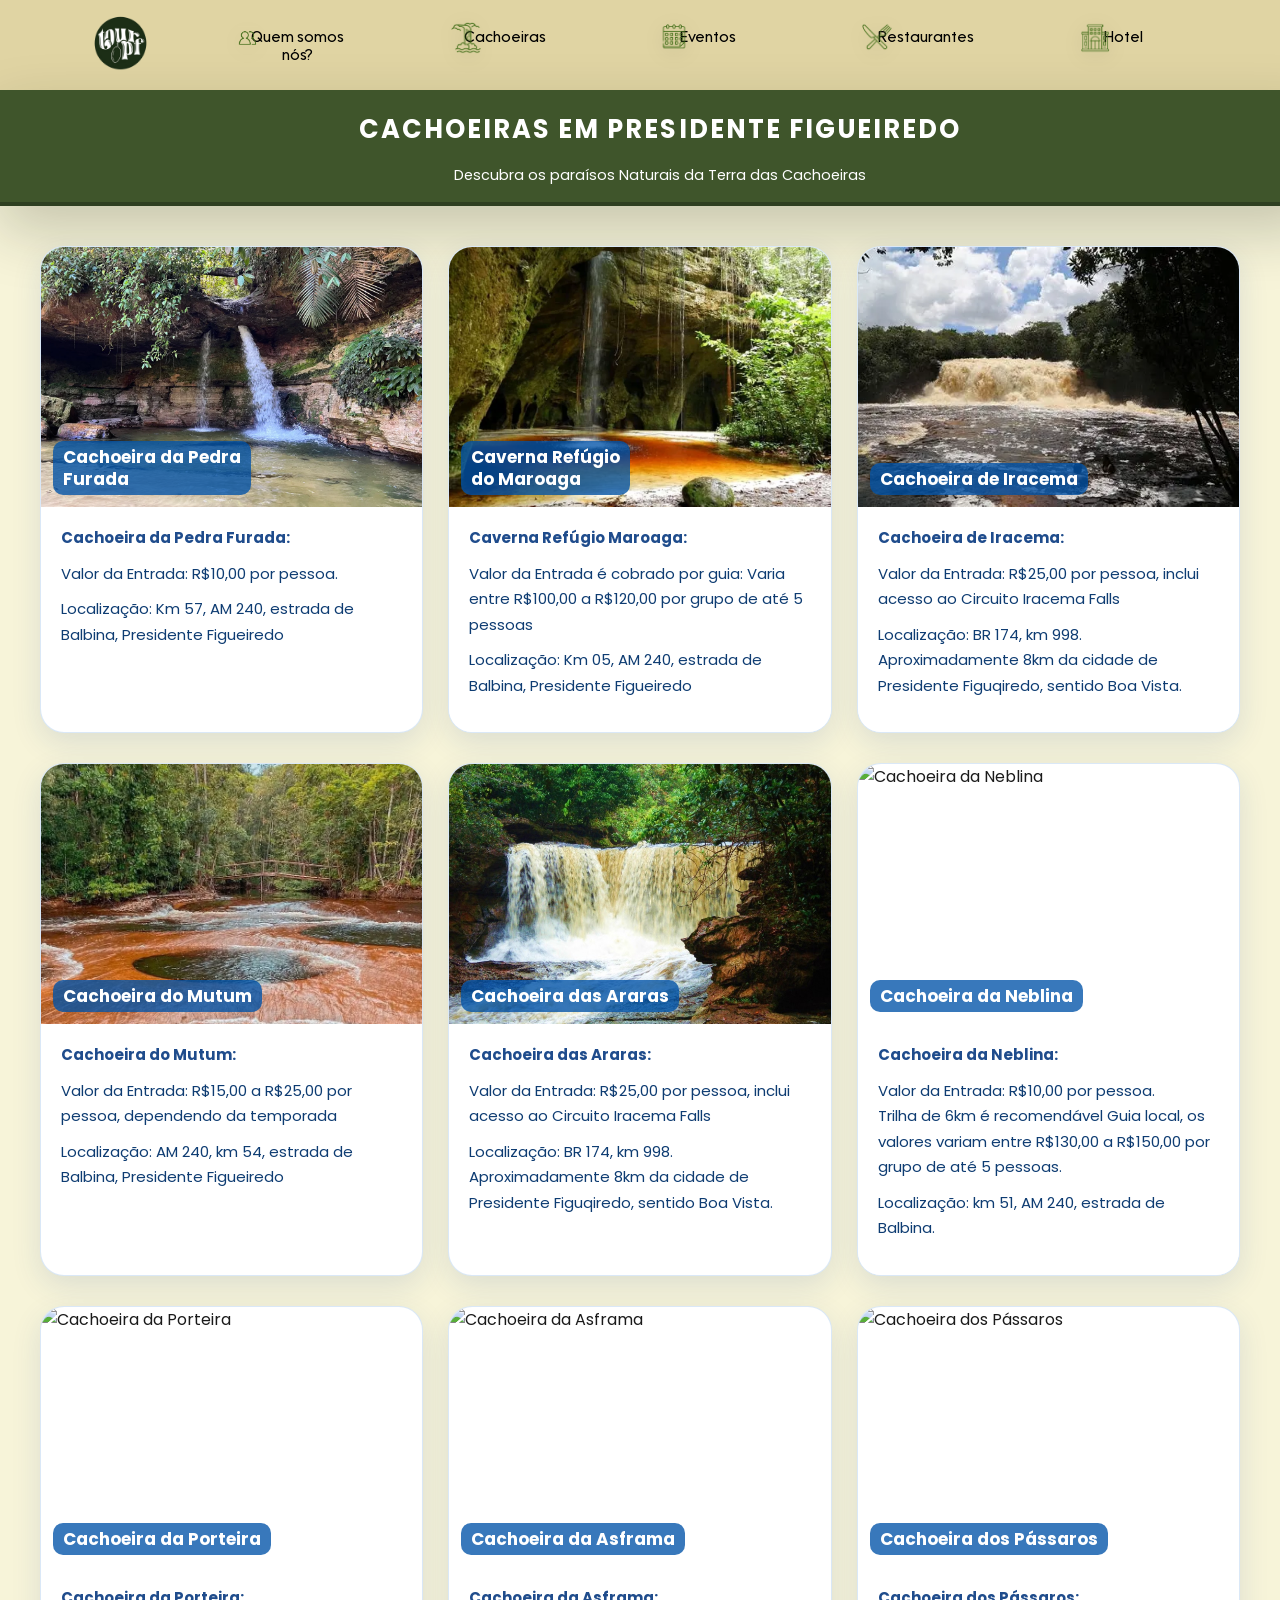
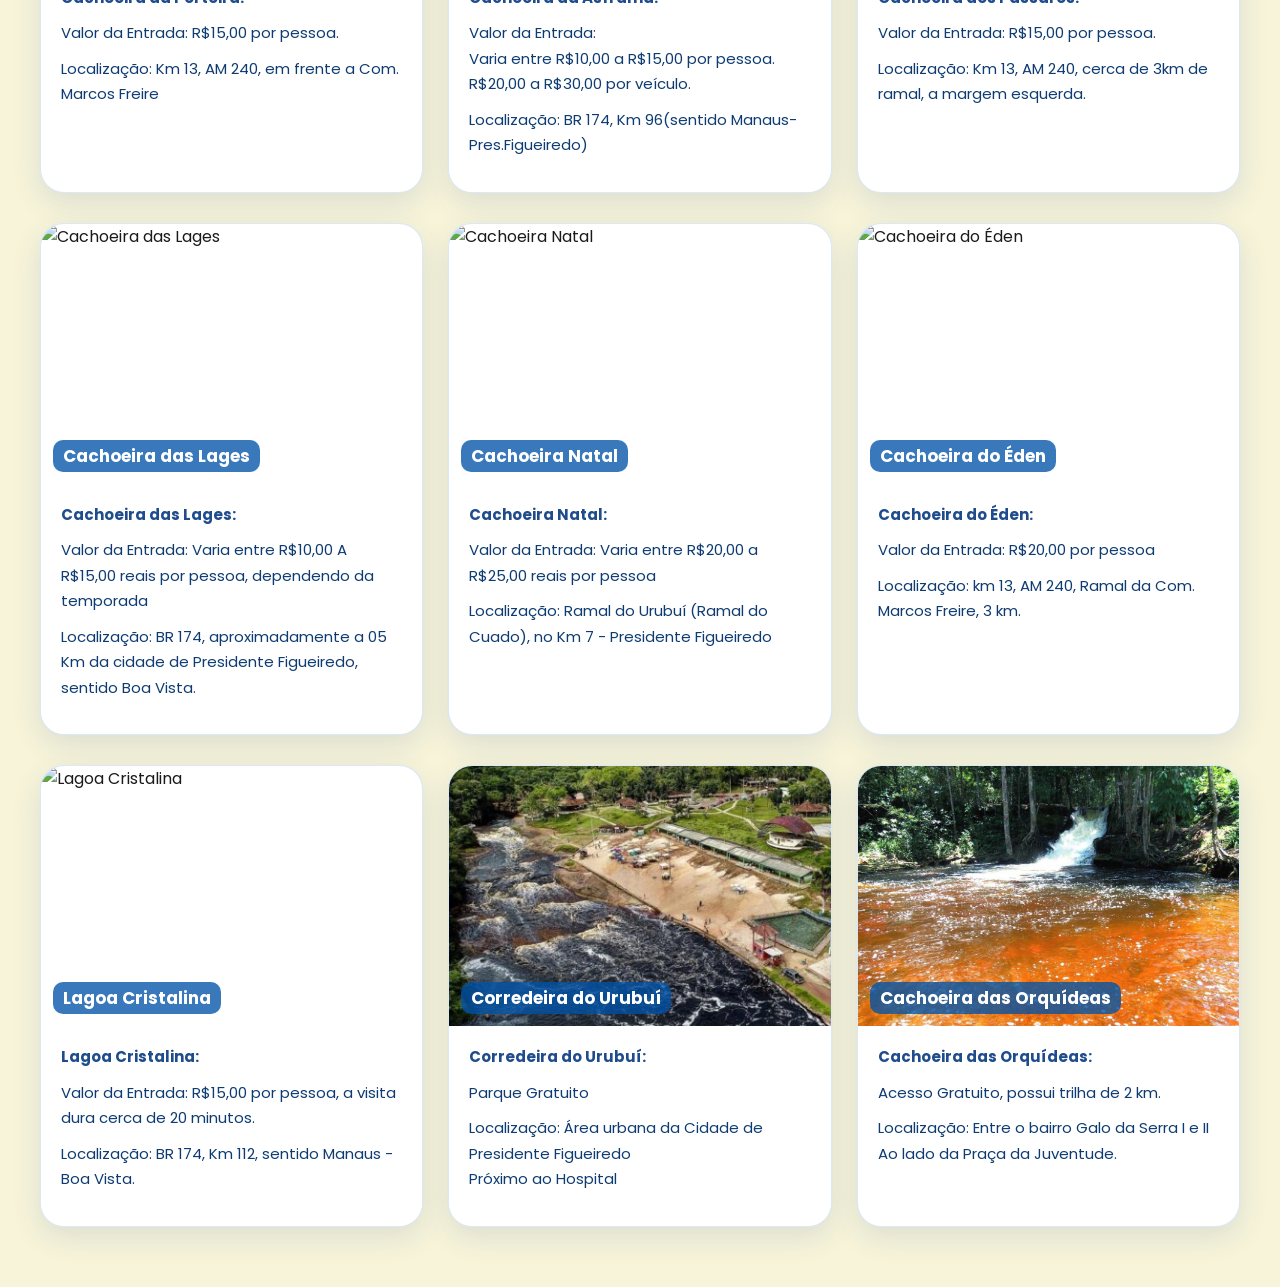
==== cachoeiras.html @ 4457d86c "atualizando links do header" ====
<!DOCTYPE html>
<html lang="pt-br">
<head>
    <meta charset="UTF-8">
    <meta name="viewport" content="width=device-width, initial-scale=1.0">
    <title>Cachoeiras de Presidente Figueiredo</title>
    <link rel="stylesheet" href="css/stylecacho.css">
    <link href="https://fonts.googleapis.com/css2?family=Poppins:wght@400;600;700&display=swap" rel="stylesheet">
</head>
<body>

    <header class="cabeçario">

        <ul>
            <a href="index.html">
            <img src="imgPrincipal/tourpf.png" alt="logo" width="60px">
            </a>
            <img class="nós-icon" src="imgPrincipal/nós.png" alt="hotel" width="20px">
            <li><a href="sobrenos.html">Quem somos nós?</a></li>
            
            <img class="cachoeira-icon" src="imgPrincipal/cachoeira.png" alt="hotel" width="30px">
            <li><a href="cachoeiras.html">Cachoeiras</a></li>

            <img class="eventos-icon" src="imgPrincipal/eventos.png" alt="hotel" width="30px">
            <li><a href="eventos.html">Eventos</a></li>

            <img class="comida-icon" src="imgPrincipal/comida.png" alt="hotel" width="30px">
            <li><a href="restaurante.html">Restaurantes</a></li>

            <img class="hotel-icon" src="imgPrincipal/hoteis.png" alt="hotel" width="30px">
            <li><a href="hotel.html">Hotel</a></li>
        </ul>
    </header>
    <div class="divisoria">
      <h1> Cachoeiras em Presidente Figueiredo</h1>
      <p>Descubra os paraísos Naturais da Terra das Cachoeiras</p>
    </div>
    <main>
        <section class="grid-cachoeiras">
            <!-- Linha 1 -->
            <article class="card-cachoeira">
                <div class="card-img">
                    <img src="imgcachoeiras/pedra.webp" alt="Cachoeira da Pedra Furada">
                    <span class="card-titulo">Cachoeira da Pedra<br>Furada</span>
                </div>
                <div class="card-info">
                    <p><strong>Cachoeira da Pedra Furada:</strong></p>
                    <p>Valor da Entrada: R$10,00 por pessoa.</p>
                    <p>Localização: Km 57, AM 240, estrada de Balbina, Presidente Figueiredo</p>
                </div>
            </article>

            <article class="card-cachoeira">
                <div class="card-img">
                    <img src="imgcachoeiras/maroaga.webp" alt="Caverna Refúgio do Maroaga">
                    <span class="card-titulo">Caverna Refúgio<br>do Maroaga</span>
                </div>
                <div class="card-info">
                    <p><strong>Caverna Refúgio Maroaga:</strong></p>
                    <p>Valor da Entrada é cobrado por guia: Varia entre R$100,00 a R$120,00 por grupo de até 5 pessoas</p>
                    <p>Localização: Km 05, AM 240, estrada de Balbina, Presidente Figueiredo </p>
                </div>
            </article>

            <article class="card-cachoeira">
                <div class="card-img">
                    <img src="imgcachoeiras/iracema.webp" alt="Cachoeira de Iracema">
                    <span class="card-titulo">Cachoeira de Iracema</span>
                </div>
                <div class="card-info">
                    <p><strong>Cachoeira de Iracema:</strong></p>
                    <p>Valor da Entrada: R$25,00 por pessoa, inclui acesso ao Circuito Iracema Falls</p>
                    <p>Localização: BR 174, km 998. Aproximadamente 8km da cidade de Presidente Figuqiredo, sentido Boa Vista.</p>
                </div>
            </article>

            <!-- Linha 2 -->
            <article class="card-cachoeira">
                <div class="card-img">
                    <img src="imgcachoeiras/mutum.avif" alt="Cachoeira do Mutum">
                    <span class="card-titulo">Cachoeira do Mutum</span>
                </div>
                <div class="card-info">
                    <p><strong>Cachoeira do Mutum:</strong></p>
                    <p>Valor da Entrada: R$15,00 a R$25,00 por pessoa, dependendo da temporada</p>
                    <p>Localização: AM 240, km 54, estrada de Balbina, Presidente Figueiredo</p>
                </div>
            </article>

            <article class="card-cachoeira">
                <div class="card-img">
                    <img src="imgcachoeiras/araras.jpg" alt="Cachoeira das Araras">
                    <span class="card-titulo"> Cachoeira das Araras</span>
                </div>
                <div class="card-info">
                    <p><strong>Cachoeira das Araras:</strong></p>
                    <p>Valor da Entrada: R$25,00 por pessoa, inclui acesso ao Circuito Iracema Falls</p>
                    <p>Localização: BR 174, km 998. Aproximadamente 8km da cidade de Presidente Figuqiredo, sentido Boa Vista.</p>
                </div>
            </article>

            <article class="card-cachoeira">
                <div class="card-img">
                    <img src="cachoeira6.jpg" alt="Cachoeira da Neblina">
                    <span class="card-titulo">Cachoeira da Neblina</span>
                </div>
                <div class="card-info">
                    <p><strong>Cachoeira da Neblina:</strong></p>
                    <p>Valor da Entrada: R$10,00 por pessoa. <br> Trilha de 6km é recomendável Guia local, os valores variam entre R$130,00 a  R$150,00 por grupo de até 5 pessoas.</p>
                    <p>Localização: km 51, AM 240, estrada de Balbina.</p>
                </div>
            </article>

            <!-- Linha 3 -->
            <article class="card-cachoeira">
                <div class="card-img">
                    <img src="cachoeira7.jpg" alt="Cachoeira da Porteira">
                    <span class="card-titulo">Cachoeira da Porteira</span>
                </div>
                <div class="card-info">
                    <p><strong>Cachoeira da Porteira:</strong></p>
                    <p>Valor da Entrada: R$15,00 por pessoa.</p>
                    <p>Localização: Km 13, AM 240, em frente a Com. Marcos Freire</p>
                </div>
            </article>

            <article class="card-cachoeira">
                <div class="card-img">
                    <img src="cachoeira8.jpg" alt="Cachoeira da Asframa">
                    <span class="card-titulo">Cachoeira da Asframa</span>
                </div>
                <div class="card-info">
                    <p><strong>Cachoeira da Asframa:</strong></p>
                    <p>Valor da Entrada: <br>Varia entre R$10,00 a R$15,00 por pessoa.<br>R$20,00 a R$30,00 por veículo.</p>
                    <p>Localização: BR 174, Km 96(sentido Manaus-Pres.Figueiredo)</p>
                </div>
            </article>

            <article class="card-cachoeira">
                <div class="card-img">
                    <img src="cachoeira9.jpg" alt="Cachoeira dos Pássaros">
                    <span class="card-titulo">Cachoeira dos Pássaros</span>
                </div>
                <div class="card-info">
                    <p><strong>Cachoeira dos Pássaros:</strong></p>
                    <p>Valor da Entrada: R$15,00 por pessoa.</p>
                    <p>Localização: Km 13, AM 240, cerca de 3km de ramal, a margem esquerda.</p>
                </div>
            </article>

            <!-- Linha 4 -->
            <article class="card-cachoeira">
                <div class="card-img">
                    <img src="cachoeira10.jpg" alt="Cachoeira das Lages">
                    <span class="card-titulo">Cachoeira das Lages</span>
                </div>
                <div class="card-info">
                    <p><strong>Cachoeira das Lages:</strong></p>
                    <p>Valor da Entrada: Varia entre R$10,00 A R$15,00 reais por pessoa, dependendo da temporada</p>
                    <p>Localização: BR 174, aproximadamente a 05 Km da cidade de Presidente Figueiredo, sentido Boa Vista.</p>
                </div>
            </article>

            <article class="card-cachoeira">
                <div class="card-img">
                    <img src="cachoeira11.jpg" alt="Cachoeira Natal">
                    <span class="card-titulo">Cachoeira Natal</span>
                </div>
                <div class="card-info">
                    <p><strong>Cachoeira Natal:</strong></p>
                    <p>Valor da Entrada: Varia entre R$20,00 a R$25,00 reais por pessoa</p>
                    <p>Localização: Ramal do Urubuí (Ramal do Cuado), no Km 7 - Presidente Figueiredo</p>
                </div>
            </article>

            <article class="card-cachoeira">
                <div class="card-img">
                    <img src="cachoeira12.jpg" alt="Cachoeira do Éden">
                    <span class="card-titulo">Cachoeira do Éden</span>
                </div>
                <div class="card-info">
                    <p><strong>Cachoeira do Éden:</strong></p>
                    <p>Valor da Entrada: R$20,00 por pessoa</p>
                    <p>Localização: km 13, AM 240, Ramal da Com. Marcos Freire, 3 km.</p>
                </div>
            </article>

            <!-- Linha 5 -->
            <article class="card-cachoeira">
                <div class="card-img">
                    <img src="cachoeira13.jpg" alt="Lagoa Cristalina">
                    <span class="card-titulo">Lagoa Cristalina</span>
                </div>
                <div class="card-info">
                    <p><strong>Lagoa Cristalina:</strong></p>
                    <p>Valor da Entrada: R$15,00 por pessoa, a visita dura cerca de 20 minutos.</p>
                    <p>Localização: BR 174, Km 112, sentido Manaus - Boa Vista.</p>
                </div>
            </article>

            <article class="card-cachoeira">
                <div class="card-img">
                    <img src="imgcachoeiras/corredeira.jpg" alt="Corredeira do Urubuí">
                    <span class="card-titulo">Corredeira do Urubuí</span>
                </div>
                <div class="card-info">
                    <p><strong>Corredeira do Urubuí:</strong></p>
                    <p>Parque Gratuito</p>
                    <p>Localização: Área urbana da Cidade de Presidente Figueiredo <br>Próximo ao Hospital</p>
                </div>
            </article>

            <article class="card-cachoeira">
                <div class="card-img">
                    <img src="imgcachoeiras/orquideas.jpeg" alt="Cachoeira das Orquídeas">
                    <span class="card-titulo">Cachoeira das Orquídeas</span>
                </div>
                <div class="card-info">
                    <p><strong>Cachoeira das Orquídeas:</strong></p>
                    <p>Acesso Gratuito, possui trilha de 2 km.</p>
                    <p>Localização: Entre o bairro Galo da Serra I e II <br>Ao lado da Praça da Juventude.</p>
                </div>
            </article>
        </section>

        <div id="cachoeira-modal" class="modal" aria-hidden="true">
            <div class="modal-content" role="dialog" aria-modal="true">
                <button class="close" type="button" aria-label="Fechar modal">×</button>
                <div class="modal-body">
                    <h2 id="modal-title"></h2>
                    <p id="modal-description"></p>
                    <div id="modal-features"></div>
                    <div class="modal-gallery" id="modal-gallery"></div>
                </div>
            </div>
        </div>

        <script>
            const cachoeiras = {
                "Cachoeira da Pedra Furada": {
                    title: "Cachoeira da Pedra Furada",
                    description: "A Pedra Furada é famosa por sua queda cristalina e pela formação rochosa que forma um arco natural.",
                    features: [
                        "Trilha leve de 1,8 km em meio à floresta.",
                        "Piscina natural rasa ideal para famílias.",
                        "Melhor horário para visitar: início da manhã ou fim de tarde."
                    ],
                    images: [
                        "imgcachoeiras/pedra.webp",
                        "imgcachoeiras/orquideas.jpeg"
                    ]
                },
                "Caverna Refúgio do Maroaga": {
                    title: "Caverna Refúgio do Maroaga",
                    description: "O Maroaga combina cachoeira, gruta e poço cristalino em uma experiência de ecoturismo única.",
                    features: [
                        "A água é limpa e refrescante, própria para banho.",
                        "Passeio guiado recomendado para conhecer a caverna e as quedas.",
                        "O local é famoso por suas pedras coloridas e jardins naturais."
                    ],
                    images: [
                        "imgcachoeiras/maroaga.webp",
                        "imgcachoeiras/corredeira.jpg"
                    ]
                },
                "Cachoeira de Iracema": {
                    title: "Cachoeira de Iracema",
                    description: "Iracema possui várias cascatas seguidas, criando um conjunto impressionante de quedas d'água.",
                    features: [
                        "Circuito de cachoeiras com nível de trilha moderado.",
                        "Ótima para quem gosta de fotografia de natureza.",
                        "Há pontos de descanso com vista privilegiada das águas."
                    ],
                    images: [
                        "imgcachoeiras/iracema.webp",
                        "imgcachoeiras/araras.jpg"
                    ]
                },
                "Cachoeira do Mutum": {
                    title: "Cachoeira do Mutum",
                    description: "O Mutum é conhecido pela queda imponente e pelo poço tranquilo para banho.",
                    features: [
                        "Água fria e corrente forte no ponto principal.",
                        "Possibilidade de trilha com guia local.",
                        "Local indicado para quem busca contato com a fauna local." 
                    ],
                    images: [
                        "imgcachoeiras/mutum.avif",
                        "imgcachoeiras/pedra.webp"
                    ]
                },
                "Cachoeira das Araras": {
                    title: "Cachoeira das Araras",
                    description: "A antiga trilha das araras leva a uma queda cercada por aves e mata preservada.",
                    features: [
                        "Vista panorâmica de paredões verdes.",
                        "Ótimo ponto para observação de aves.",
                        "Entrada com simpatia e suporte de guias locais."
                    ],
                    images: [
                        "imgcachoeiras/araras.jpg",
                        "imgcachoeiras/orquideas.jpeg"
                    ]
                },
                "Cachoeira da Neblina": {
                    title: "Cachoeira da Neblina",
                    description: "A Neblina encanta pelo ambiente úmido e pela sensação de estar dentro da floresta amazônica.",
                    features: [
                        "Trilha imersa em vegetação densa.",
                        "Banhos refrescantes em águas límpidas.",
                        "Local de grande beleza para quem busca sossego."
                    ],
                    images: [
                        "imgcachoeiras/orquideas.jpeg",
                        "imgcachoeiras/corredeira.jpg"
                    ]
                },
                "Cachoeira da Porteira": {
                    title: "Cachoeira da Porteira",
                    description: "A Porteira é um ponto de encontro entre trilha e cachoeira, perfeito para aventureiros.",
                    features: [
                        "Fácil acesso por estrada de terra.",
                        "O local tem poço ideal para mergulhos curtos.",
                        "Ponto tradicional para fotos e piqueniques."
                    ],
                    images: [
                        "imgcachoeiras/pedra.webp",
                        "imgcachoeiras/maroaga.webp"
                    ]
                },
                "Cachoeira da Asframa": {
                    title: "Cachoeira da Asframa",
                    description: "A Asframa é visitada por famílias e grupos que buscam um dia de lazer com infraestrutura básica.",
                    features: [
                        "Acesso com estacionamento próximo.",
                        "Boas áreas de sombra para descanso.",
                        "Água transparente e fácil caminhada até a queda."
                    ],
                    images: [
                        "imgcachoeiras/corredeira.jpg",
                        "imgcachoeiras/iracema.webp"
                    ]
                },
                "Cachoeira dos Pássaros": {
                    title: "Cachoeira dos Pássaros",
                    description: "O nome vem das aves que acompanham a trilha até a queda principal.",
                    features: [
                        "Trilha curta e com grandes árvores.",
                        "Melhor horário: início da manhã para ouvir os pássaros.",
                        "Ótimo local para relaxar após a caminhada."
                    ],
                    images: [
                        "imgcachoeiras/araras.jpg",
                        "imgcachoeiras/mutum.avif"
                    ]
                },
                "Cachoeira das Lages": {
                    title: "Cachoeira das Lages",
                    description: "A Lages é ideal para quem gosta de grandes quedas com cenário verde abundante.",
                    features: [
                        "Água cristalina que forma piscinas naturais.",
                        "Paisagem cercada por rochas e matas.",
                        "Percurso de fácil acesso a partir da estrada principal."
                    ],
                    images: [
                        "imgcachoeiras/orquideas.jpeg",
                        "imgcachoeiras/pedra.webp"
                    ]
                },
                "Cachoeira Natal": {
                    title: "Cachoeira Natal",
                    description: "A Natal oferece águas tranquilas e pontos de contemplação para toda a família.",
                    features: [
                        "Cachoeira com poço amplo para banho.",
                        "Localização em um ramal preservado.",
                        "Cenário ideal para fotos em grupos."
                    ],
                    images: [
                        "imgcachoeiras/corredeira.jpg",
                        "imgcachoeiras/orquideas.jpeg"
                    ]
                },
                "Cachoeira do Éden": {
                    title: "Cachoeira do Éden",
                    description: "O Éden é um refúgio natural com queda de água serena e vasta vegetação ao redor.",
                    features: [
                        "Trilha curta que atravessa jardins naturais.",
                        "Poço calmo para banho e descanso.",
                        "As margens têm espaços para fotos e piqueniques."
                    ],
                    images: [
                        "imgcachoeiras/iracema.webp",
                        "imgcachoeiras/marum.webp"
                    ]
                },
                "Lagoa Cristalina": {
                    title: "Lagoa Cristalina",
                    description: "A Lagoa Cristalina é um recanto sereno com águas claras e areia fina.",
                    features: [
                        "Ideal para natação e descanso.",
                        "Pontos de sombra ao redor da lagoa.",
                        "Trilha de acesso leve e agradável."
                    ],
                    images: [
                        "imgcachoeiras/orquideas.jpeg",
                        "imgcachoeiras/pedra.webp"
                    ]
                },
                "Corredeira do Urubuí": {
                    title: "Corredeira do Urubuí",
                    description: "A corredeira tem águas rápidas e piscinas naturais com muita energia amazônica.",
                    features: [
                        "Ótima para quem gosta de correnteza moderada.",
                        "Ambiente cercado por pedras e mata.",
                        "Acesso fácil pela área urbana local."
                    ],
                    images: [
                        "imgcachoeiras/corredeira.jpg",
                        "imgcachoeiras/mutum.avif"
                    ]
                },
                "Cachoeira das Orquídeas": {
                    title: "Cachoeira das Orquídeas",
                    description: "A cachoeira das Orquídeas é famosa pelas flores silvestres e pelo vale encantador.",
                    features: [
                        "Trilha com muitas orquídeas e árvores centenárias.",
                        "Local ideal para quem busca contato com a flora local.",
                        "Ótima opção para um passeio tranquilo."
                    ],
                    images: [
                        "imgcachoeiras/orquideas.jpeg",
                        "imgcachoeiras/araras.jpg"
                    ]
                }
            };

            const modal = document.getElementById('cachoeira-modal');
            const modalTitle = document.getElementById('modal-title');
            const modalDescription = document.getElementById('modal-description');
            const modalFeatures = document.getElementById('modal-features');
            const modalGallery = document.getElementById('modal-gallery');
            const closeModalButton = modal.querySelector('.close');

            function showModal(key) {
                const item = cachoeiras[key];
                if (!item) return;
                modalTitle.textContent = item.title;
                modalDescription.textContent = item.description;
                modalFeatures.innerHTML = item.features.map(feature => `<p>• ${feature}</p>`).join('');
                modalGallery.innerHTML = item.images.map(src => `<img src="${src}" alt="Imagem de ${item.title}">`).join('');
                modal.classList.add('active');
                modal.setAttribute('aria-hidden', 'false');
            }

            function hideModal() {
                modal.classList.remove('active');
                modal.setAttribute('aria-hidden', 'true');
            }

            document.querySelectorAll('.card-cachoeira').forEach(card => {
                card.addEventListener('click', () => {
                    const titleElement = card.querySelector('.card-titulo');
                    if (!titleElement) return;
                    const key = titleElement.innerText.replace(/\s+/g, ' ').trim();
                    showModal(key);
                });
            });

            closeModalButton.addEventListener('click', hideModal);
            modal.addEventListener('click', event => {
                if (event.target === modal) hideModal();
            });
            document.addEventListener('keydown', event => {
                if (event.key === 'Escape' && modal.classList.contains('active')) {
                    hideModal();
                }
            });
        </script>
    </main>
    </body>
</html>
---- css/stylecacho.css ----
@font-face {
    font-family:'Utendo';
    src: url('../font/Utendo-Regular.ttf') format('truetype');
}

@font-face {
    font-family:'UtendoBold';
    src: url('../font/Utendo-Bold.ttf') format('truetype');
}

html, body {
    margin: 0;
    padding: 0;
    background-color: transparent;
    overflow-x: hidden;
    box-sizing: border-box;
}

body {
    font-family: 'Poppins', sans-serif;
    color: #1A1A1A;
}

.logo {
    display: flex;
    justify-content: center;
    align-items: center;
}

.logo img {
    filter: drop-shadow(0 4px 10px rgba(0,0,0,0.15));
}

/* Grid de Cachoeiras - 3 colunas x 5 linhas */
.grid-cachoeiras {
    display: grid;
    grid-template-columns: repeat(3, 1fr);
    gap: 30px 25px;
    max-width: 1200px;
    margin: 20px auto 40px;
    padding: 20px;
}

.card-cachoeira {
    display: flex;
    flex-direction: column;
    gap: 0;
    background: #ffffff;
    border-radius: 24px;
    overflow: hidden;
    box-shadow: 0 10px 30px rgba(23, 63, 146, 0.12);
    border: 1px solid rgba(27, 112, 204, 0.16);
    transition: transform 0.25s ease, box-shadow 0.25s ease;
    cursor: pointer;
}

.card-cachoeira:hover {
    transform: translateY(-4px);
    box-shadow: 0 14px 40px rgba(23, 63, 146, 0.18);
}

.modal {
    display: none;
    position: fixed;
    inset: 0;
    background: rgba(0, 0, 0, 0.7);
    z-index: 999;
    align-items: center;
    justify-content: center;
    padding: 24px;
}

.modal.active {
    display: flex;
}

.modal-content {
    width: min(900px, 100%);
    max-height: min(90vh, 800px);
    overflow-y: auto;
    background: #ffffff;
    border-radius: 24px;
    padding: 28px;
    position: relative;
    box-shadow: 0 20px 60px rgba(0, 0, 0, 0.25);
}

.modal-body h2 {
    margin-top: 0;
    font-size: 2rem;
    color: #0d3b72;
}

.modal-body p {
    margin: 16px 0;
    color: #22406d;
    line-height: 1.75;
}

.modal-body p:last-child {
    margin-bottom: 0;
}

#modal-features p {
    margin: 8px 0;
    color: #0e3c72;
}

.modal-gallery {
    display: grid;
    grid-template-columns: repeat(2, minmax(0, 1fr));
    gap: 14px;
    margin-top: 18px;
}

.modal-gallery img {
    width: 100%;
    height: 220px;
    object-fit: cover;
    border-radius: 18px;
    display: block;
}

.modal .close {
    position: absolute;
    top: 16px;
    right: 18px;
    background: transparent;
    border: none;
    font-size: 2rem;
    line-height: 1;
    color: #33415c;
    cursor: pointer;
}

@media (max-width: 720px) {
    .modal-gallery {
        grid-template-columns: 1fr;
    }
}

.card-img {
    position: relative;
    width: 100%;
    height: 260px;
    overflow: hidden;
}

.card-img img {
    width: 100%;
    height: 100%;
    object-fit: cover;
    display: block;
}

.card-titulo {
    position: absolute;
    bottom: 12px;
    left: 12px;
    color: #ffffff;
    font-weight: 700;
    font-size: 17px;
    line-height: 1.3;
    display: inline-block;
    padding: 5px 10px;
    background: rgba(0, 82, 168, 0.78);
    border-radius: 10px;
    max-width: calc(100% - 34px);
    text-shadow: none;
}

.card-info {
    padding: 18px 20px 24px;
    font-size: 15px;
    line-height: 1.7;
    color: #0e3c72;
    background: #ffffff;
}

.card-info p {
    margin: 0 0 10px;
}

.card-info strong {
    display: block;
    margin-bottom: 10px;
    font-weight: 700;
    color: #1f4c8c;
}

/* Responsivo */
@media (max-width: 1024px) {
    .grid-cachoeiras {
        grid-template-columns: repeat(2, 1fr);
    }
}

@media (max-width: 600px) {
    body {
        padding: 15px 20px;
    }
    
    .grid-cachoeiras {
        grid-template-columns: 1fr;
    }
}
@font-face {
    font-family:'Utendo';
    src: url('../font/Utendo-Regular.ttf') format('truetype');
}

@font-face {
    font-family:'UtendoBold';
    src: url('../font/Utendo-Bold.ttf') format('truetype');
}

html, body {
    margin: 0;
    padding: 0;
    background-color: #f7f4d9;
    overflow-x: hidden;
    box-sizing: border-box;
}

.logo {
    display: flex;
    justify-content: center;
    align-items: center;
}

.logo img {
    filter: drop-shadow(0 4px 10px rgba(0,0,0,0.15));
}

.hotel-icon {
    margin-top: -15px;
    margin-right: -150px;
    display: flex;
    justify-content: center;
    align-items: center;
    margin-left: -10px;
    position: relative;
    filter: drop-shadow(0 4px 10px rgba(0,0,0,0.15));
}

.cachoeira-icon {
    margin-top: -15px;
    margin-right: -140px;
    display: flex;
    justify-content: center;
    align-items: center;
    margin-left: -10px;
    position: relative;
    filter: drop-shadow(0 4px 10px rgba(0,0,0,0.15));
}

.eventos-icon {
    margin-top: -15px;
    margin-right: -146px;
    display: flex;
    justify-content: center;
    align-items: center;
    margin-left: -10px;
    position: relative;
    filter: drop-shadow(0 4px 10px rgba(0,0,0,0.15));
}

.nós-icon {
    margin-top: -15px;
    margin-right: -125px;
    display: flex;
    justify-content: center;
    align-items: center;
    margin-left: -10px;
    position: relative;
    filter: drop-shadow(0 4px 10px rgba(0,0,0,0.15));
}

.comida-icon {
    margin-top: -15px;
    margin-right: -130px;
    display: flex;
    justify-content: center;
    align-items: center;
    margin-left: -10px;
    position: relative;
    filter: drop-shadow(0 4px 10px rgba(0,0,0,0.15));
}

.cabeçario {
    background: #e0d4a3;
    padding: 0;
    display: flex;
    justify-content: space-around;
    align-items: center;
    font-size: 15px;
    width: 100%;
    height: 90px;
    box-shadow: 0 3px 15px rgba(0,0,0,0.15);
    box-sizing: border-box;
}

.divisoria {
    width: 100%;
    max-width: none;
    margin: 0;
    padding: 20px 20px 14px;
    background: #3f552b;
    border: none;
    border-bottom: 4px solid #2e3f21;
    border-radius: 0;
    box-shadow: 0 24px 60px rgba(25, 34, 18, 0.22);
    text-align: center;
}


.divisoria > * {
    position: relative;
    z-index: 1;
}

.divisoria h1 {
    margin: 0;
    font-size: clamp(1.5rem, 2vw, 2.25rem);
    color: #ffffff;
    text-transform: uppercase;
    letter-spacing: 0.08em;
    text-align: center;
}

.divisoria p {
    margin: 14px auto 0;
    max-width: 760px;
    color: #ffffff;
    font-size: 0.9rem;
    line-height: 1.75;
    text-align: center;
}

ul {
    list-style-type: none;
    margin: 0;
    padding: 0 90px;
    display: flex;
    width: 100%;
    justify-content: space-between;
    align-items: center;
}

ul li a {
    margin-top: 50px;
    height: 80px;
    width: 100px;
    font-family: 'Utendo', sans-serif;
    display: block;
    color: rgb(0, 0, 0);
    text-align: center;
    padding: 14px 16px;
    text-decoration: none;
}

li a {
    display: block;
    color: black;
    padding: 8px 16px;
    text-decoration: none;
}

a:hover {
    color: #697240;
}

.active {
    background-color: rgba(0, 0, 0, 0.12);
    color: white;
}

li a {
    display: block;
    color: black;
    padding: 8px 16px;
    text-decoration: none;
}

a:hover {
    color: #697240;
}

.active {
    background-color: rgba(0, 0, 0, 0.60);
    color: white;
}
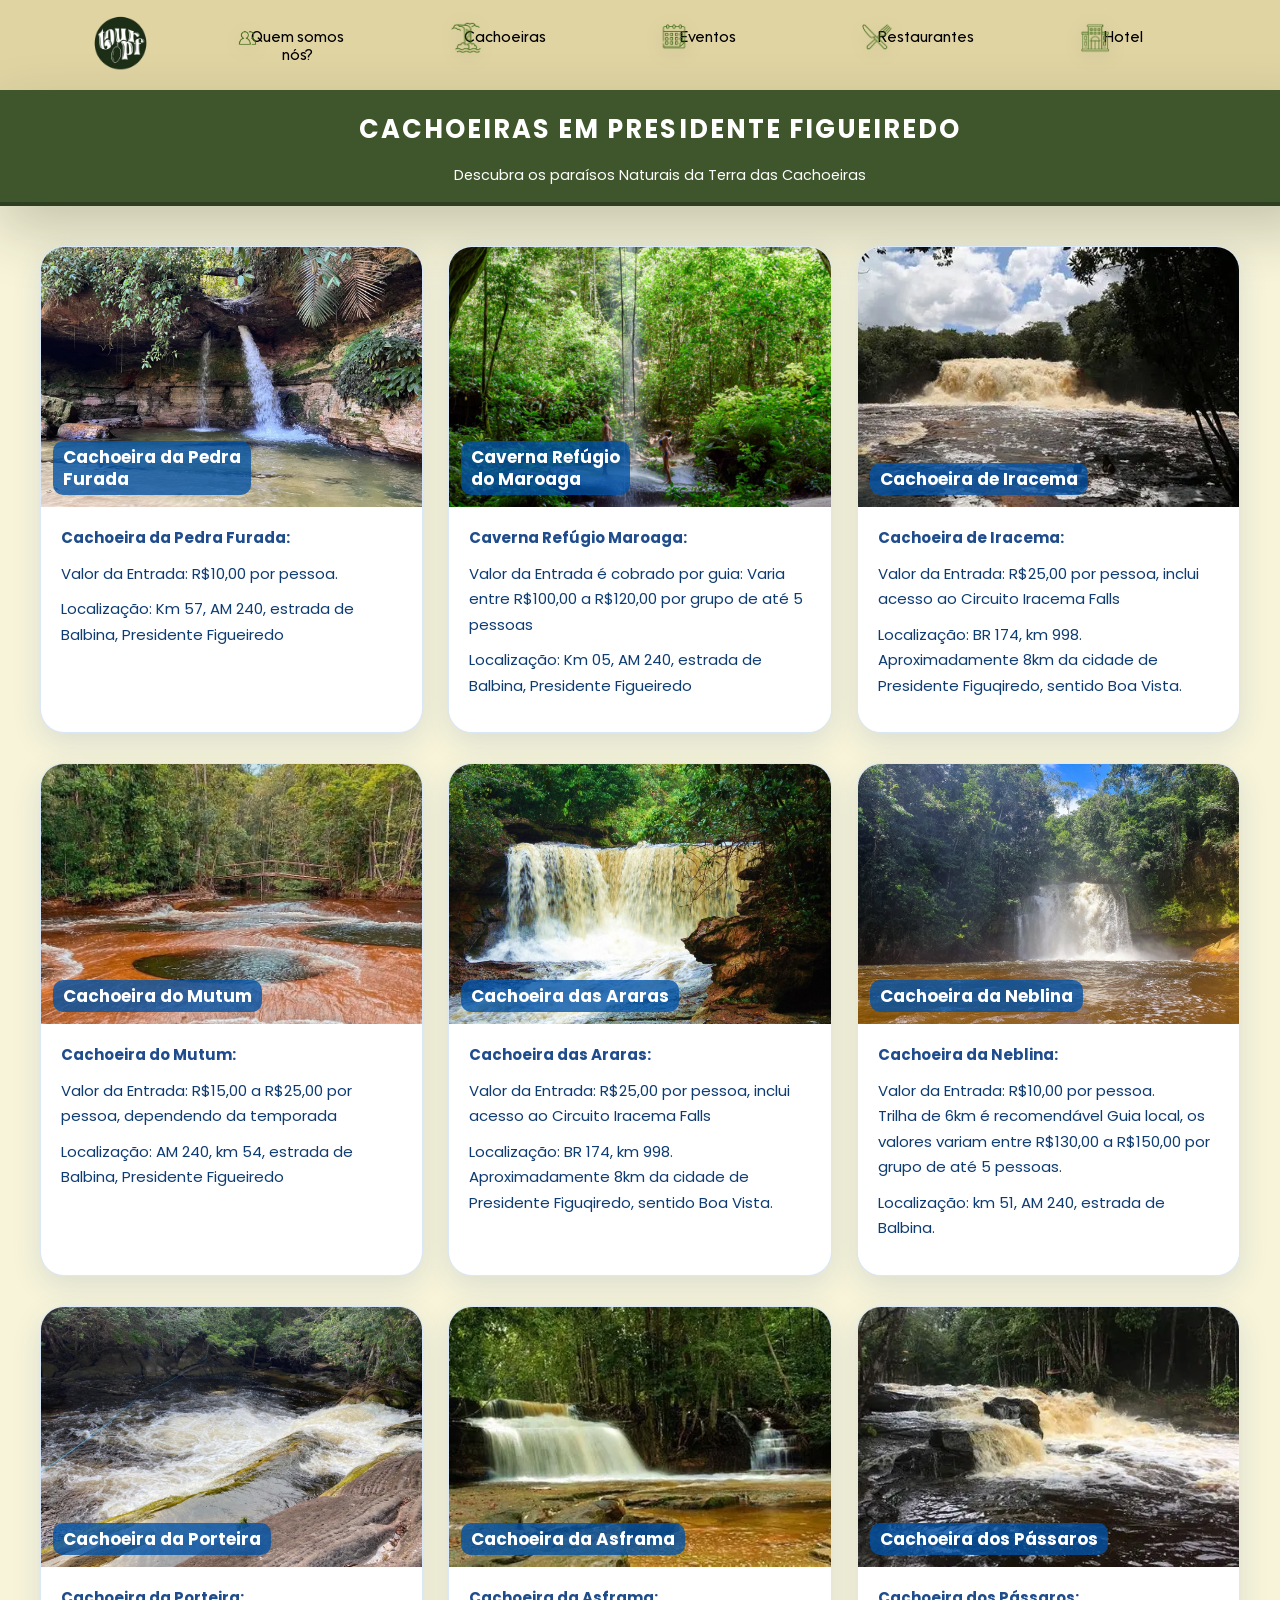
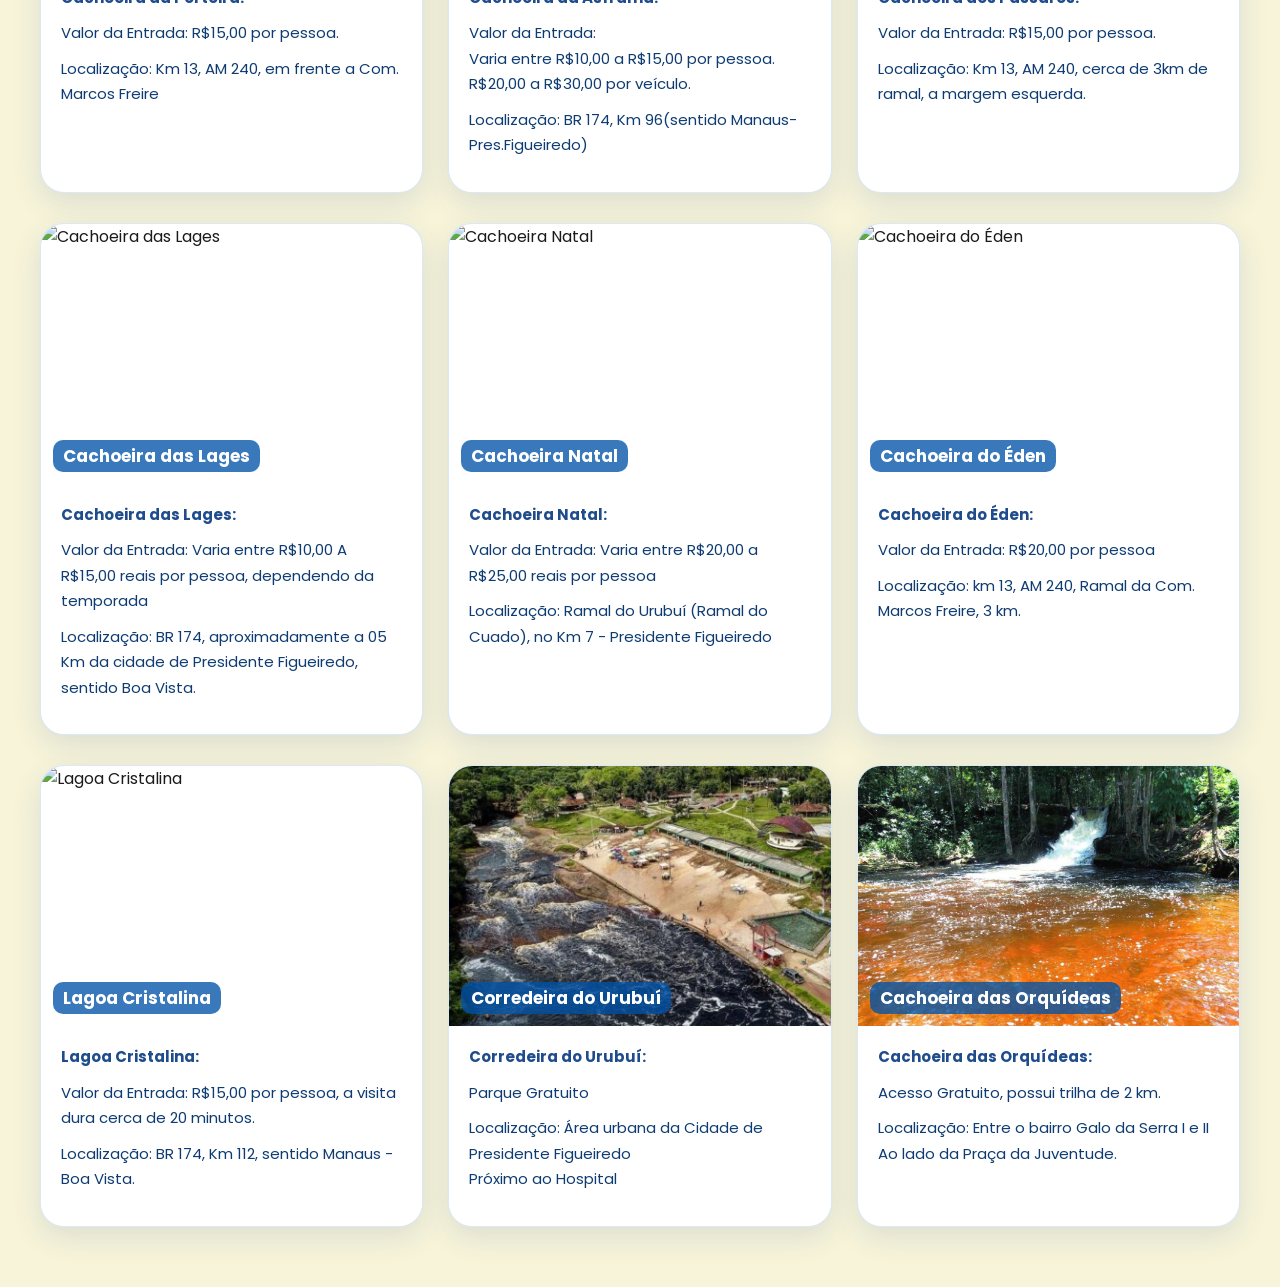
==== commit 94532f98: "cachus" ====
--- a/cachoeiras.html
+++ b/cachoeiras.html
@@ -52,7 +52,7 @@
 
             <article class="card-cachoeira">
                 <div class="card-img">
-                    <img src="imgcachoeiras/maroaga.webp" alt="Caverna Refúgio do Maroaga">
+                    <img src="imgcachoeiras/caverna1.jpg" alt="Caverna Refúgio do Maroaga">
                     <span class="card-titulo">Caverna Refúgio<br>do Maroaga</span>
                 </div>
                 <div class="card-info">
@@ -101,7 +101,7 @@
 
             <article class="card-cachoeira">
                 <div class="card-img">
-                    <img src="cachoeira6.jpg" alt="Cachoeira da Neblina">
+                    <img src="imgcachoeiras/neblina2.jpg" alt="Cachoeira da Neblina">
                     <span class="card-titulo">Cachoeira da Neblina</span>
                 </div>
                 <div class="card-info">
@@ -114,7 +114,7 @@
             <!-- Linha 3 -->
             <article class="card-cachoeira">
                 <div class="card-img">
-                    <img src="cachoeira7.jpg" alt="Cachoeira da Porteira">
+                    <img src="imgcachoeiras/porteira.jpeg" alt="Cachoeira da Porteira">
                     <span class="card-titulo">Cachoeira da Porteira</span>
                 </div>
                 <div class="card-info">
@@ -126,7 +126,7 @@
 
             <article class="card-cachoeira">
                 <div class="card-img">
-                    <img src="cachoeira8.jpg" alt="Cachoeira da Asframa">
+                    <img src="imgcachoeiras/asframa.webp" alt="Cachoeira da Asframa">
                     <span class="card-titulo">Cachoeira da Asframa</span>
                 </div>
                 <div class="card-info">
@@ -138,7 +138,7 @@
 
             <article class="card-cachoeira">
                 <div class="card-img">
-                    <img src="cachoeira9.jpg" alt="Cachoeira dos Pássaros">
+                    <img src="imgcachoeiras/passaros2.webp" alt="Cachoeira dos Pássaros">
                     <span class="card-titulo">Cachoeira dos Pássaros</span>
                 </div>
                 <div class="card-info">
@@ -247,7 +247,7 @@
                     ],
                     images: [
                         "imgcachoeiras/pedra.webp",
-                        "imgcachoeiras/orquideas.jpeg"
+                        "imgcachoeiras/pedra2.jpg"
                     ]
                 },
                 "Caverna Refúgio do Maroaga": {
@@ -259,8 +259,8 @@
                         "O local é famoso por suas pedras coloridas e jardins naturais."
                     ],
                     images: [
-                        "imgcachoeiras/maroaga.webp",
-                        "imgcachoeiras/corredeira.jpg"
+                        "imgcachoeiras/caverna1.jpg",
+                        "imgcachoeiras/caverna2.jpg"
                     ]
                 },
                 "Cachoeira de Iracema": {
@@ -273,7 +273,7 @@
                     ],
                     images: [
                         "imgcachoeiras/iracema.webp",
-                        "imgcachoeiras/araras.jpg"
+                        "imgcachoeiras/iracema2.webp"
                     ]
                 },
                 "Cachoeira do Mutum": {
@@ -286,7 +286,7 @@
                     ],
                     images: [
                         "imgcachoeiras/mutum.avif",
-                        "imgcachoeiras/pedra.webp"
+                        "imgcachoeiras/mutum2.jpg"
                     ]
                 },
                 "Cachoeira das Araras": {
@@ -299,7 +299,7 @@
                     ],
                     images: [
                         "imgcachoeiras/araras.jpg",
-                        "imgcachoeiras/orquideas.jpeg"
+                        "imgcachoeiras/araras2.jpg"
                     ]
                 },
                 "Cachoeira da Neblina": {
@@ -311,10 +311,10 @@
                         "Local de grande beleza para quem busca sossego."
                     ],
                     images: [
-                        "imgcachoeiras/orquideas.jpeg",
-                        "imgcachoeiras/corredeira.jpg"
-                    ]
-                },
+                        "imgcachoeiras/neblina1.webp",
+                        "imgcachoeiras/neblina2.jpg"
+                    ]
+                },  
                 "Cachoeira da Porteira": {
                     title: "Cachoeira da Porteira",
                     description: "A Porteira é um ponto de encontro entre trilha e cachoeira, perfeito para aventureiros.",
@@ -324,8 +324,8 @@
                         "Ponto tradicional para fotos e piqueniques."
                     ],
                     images: [
-                        "imgcachoeiras/pedra.webp",
-                        "imgcachoeiras/maroaga.webp"
+                        "imgcachoeiras/porteira.jpeg",
+                        "imgcachoeiras/porteira2.jpeg"
                     ]
                 },
                 "Cachoeira da Asframa": {
@@ -337,8 +337,8 @@
                         "Água transparente e fácil caminhada até a queda."
                     ],
                     images: [
-                        "imgcachoeiras/corredeira.jpg",
-                        "imgcachoeiras/iracema.webp"
+                        "imgcachoeiras/asframa.webp",
+                        "imgcachoeiras/asframa2.webp"
                     ]
                 },
                 "Cachoeira dos Pássaros": {
@@ -350,8 +350,8 @@
                         "Ótimo local para relaxar após a caminhada."
                     ],
                     images: [
-                        "imgcachoeiras/araras.jpg",
-                        "imgcachoeiras/mutum.avif"
+                        "imgcachoeiras/passaros2.webp",
+                        "imgcachoeiras/passaros.webp"
                     ]
                 },
                 "Cachoeira das Lages": {
@@ -376,8 +376,8 @@
                         "Cenário ideal para fotos em grupos."
                     ],
                     images: [
-                        "imgcachoeiras/corredeira.jpg",
-                        "imgcachoeiras/orquideas.jpeg"
+                        "imgcachoeiras/passaros.jpg",
+                        "imgcachoeiras/passaros2.webp"
                     ]
                 },
                 "Cachoeira do Éden": {
--- a/css/stylecacho.css
+++ b/css/stylecacho.css
@@ -115,9 +115,7 @@
 
 .modal-gallery img {
     width: 100%;
-    height: 220px;
-    object-fit: cover;
-    border-radius: 18px;
+        height: 300px;
     display: block;
 }
 
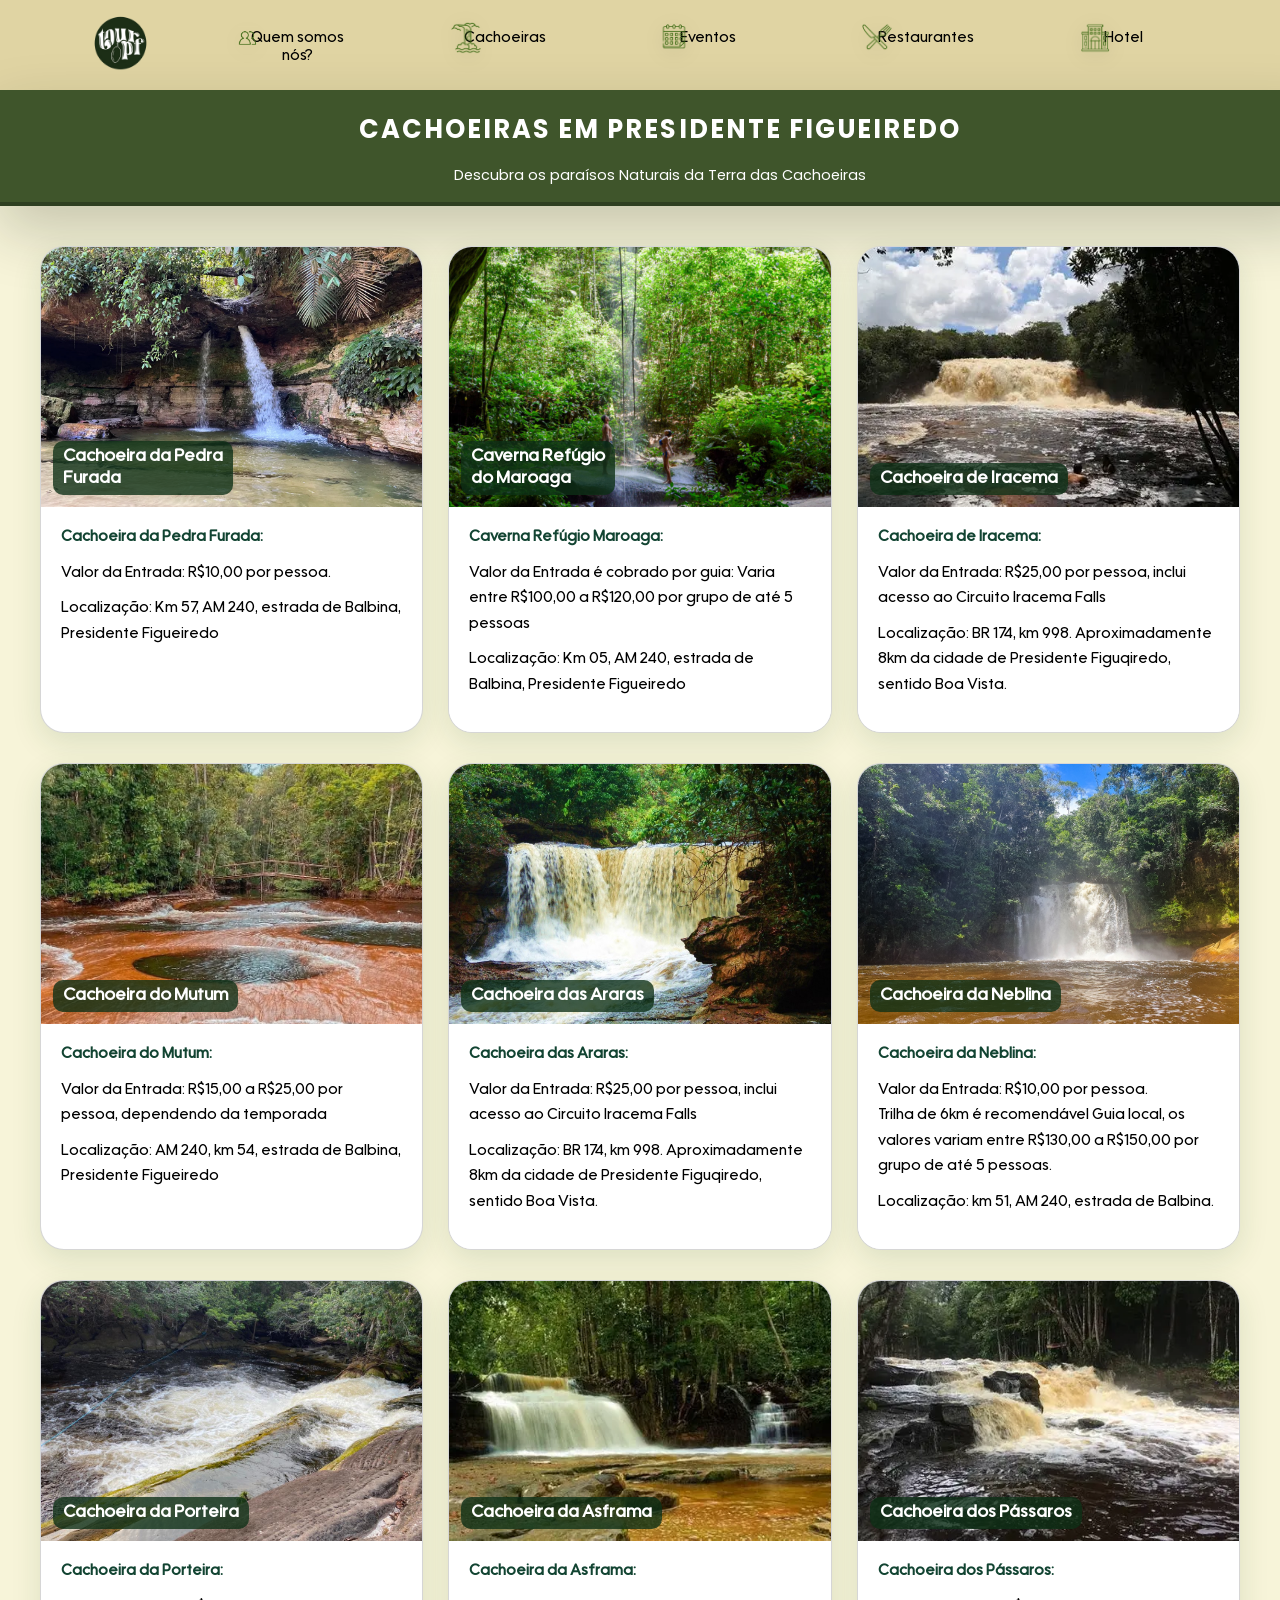
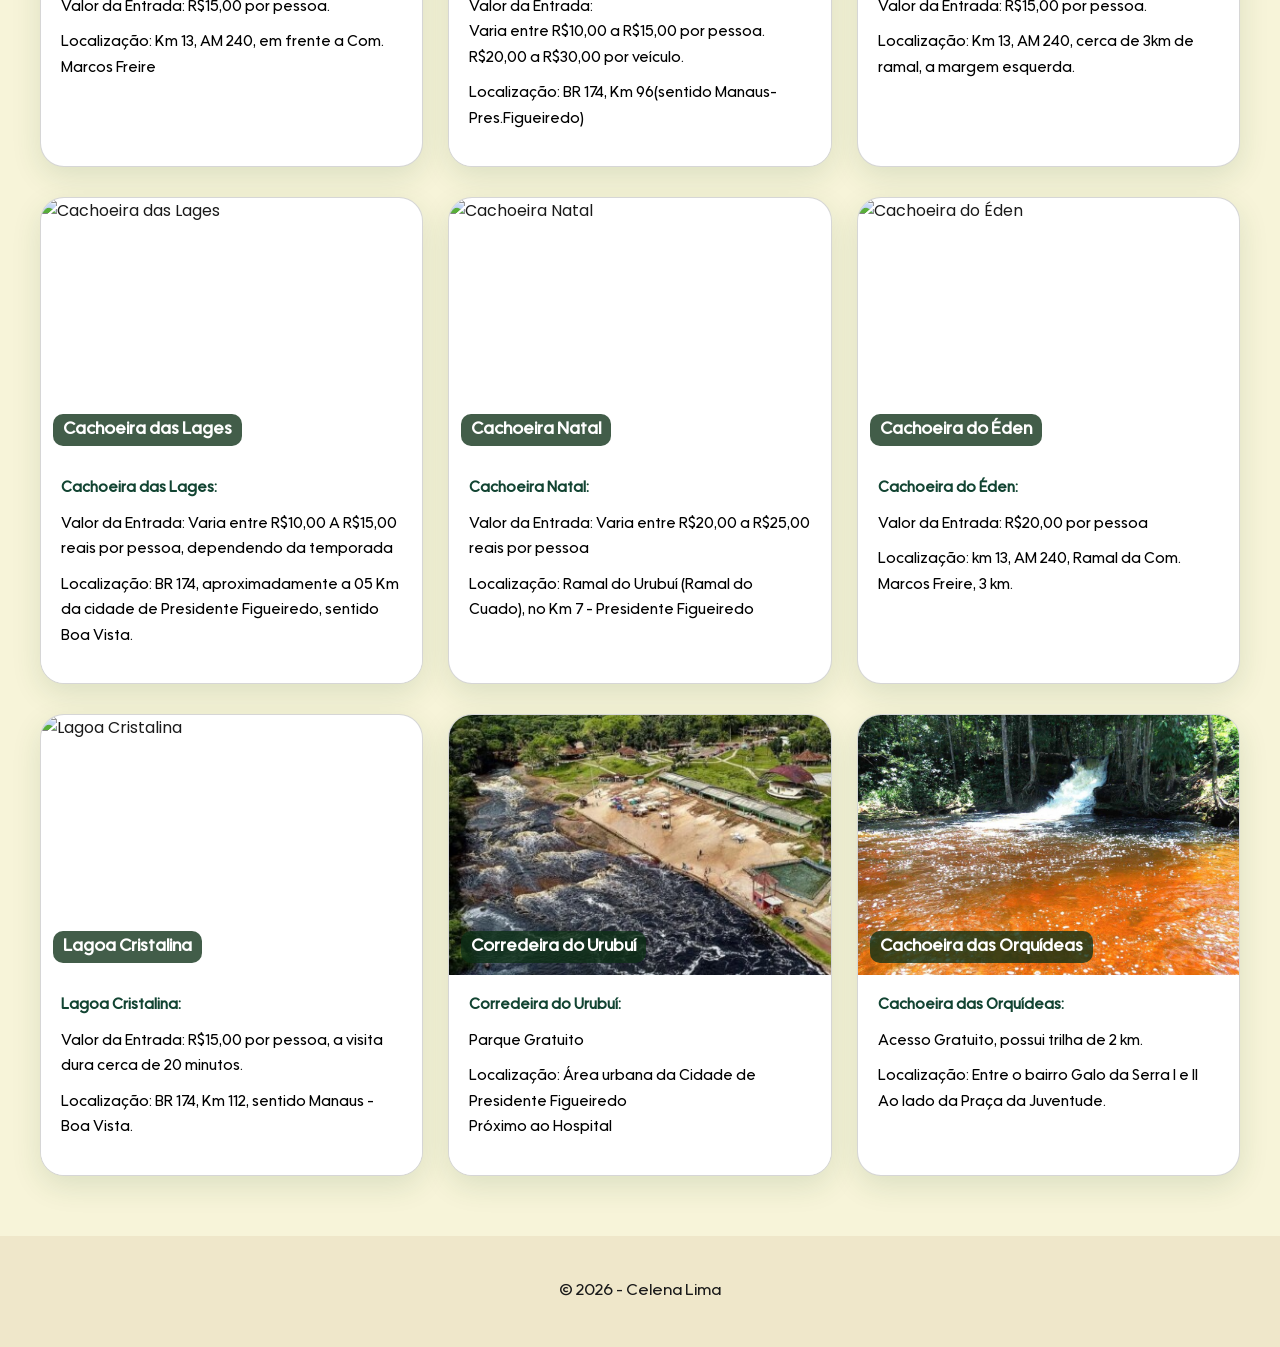
==== commit a705e496: "agora foi bixo" ====
--- a/cachoeiras.html
+++ b/cachoeiras.html
@@ -477,5 +477,8 @@
             });
         </script>
     </main>
+    <footer>
+        <p>© 2026 - Celena Lima</p>
+    </footer>
     </body>
 </html>
--- a/css/stylecacho.css
+++ b/css/stylecacho.css
@@ -48,22 +48,22 @@
     background: #ffffff;
     border-radius: 24px;
     overflow: hidden;
-    box-shadow: 0 10px 30px rgba(23, 63, 146, 0.12);
-    border: 1px solid rgba(27, 112, 204, 0.16);
+    box-shadow: 0 10px 30px rgba(21, 80, 34, 0.12);
+    border: 1px solid rgba(0, 0, 0, 0.16);
     transition: transform 0.25s ease, box-shadow 0.25s ease;
     cursor: pointer;
 }
 
 .card-cachoeira:hover {
     transform: translateY(-4px);
-    box-shadow: 0 14px 40px rgba(23, 63, 146, 0.18);
+    box-shadow: 0 14px 40px rgba(0, 0, 0, 0.18);
 }
 
 .modal {
     display: none;
     position: fixed;
     inset: 0;
-    background: rgba(0, 0, 0, 0.7);
+    background: rgba(128, 112, 112, 0.7);
     z-index: 999;
     align-items: center;
     justify-content: center;
@@ -82,28 +82,31 @@
     border-radius: 24px;
     padding: 28px;
     position: relative;
-    box-shadow: 0 20px 60px rgba(0, 0, 0, 0.25);
+    box-shadow: 0 20px 60px rgba(42, 94, 53, 0.25);
 }
 
 .modal-body h2 {
     margin-top: 0;
     font-size: 2rem;
-    color: #0d3b72;
+    color: #000000;
+    font-family: 'Utendo', sans-serif;
 }
 
 .modal-body p {
     margin: 16px 0;
-    color: #22406d;
+    color: #000000;
     line-height: 1.75;
 }
 
 .modal-body p:last-child {
     margin-bottom: 0;
+    font-family: 'Utendo', sans-serif;
 }
 
 #modal-features p {
     margin: 8px 0;
-    color: #0e3c72;
+    color: #000000;
+    font-family: 'Utendo', sans-serif;
 }
 
 .modal-gallery {
@@ -137,6 +140,84 @@
     }
 }
 
+.modal {
+    display: none;
+    position: fixed;
+    inset: 0;
+    background: rgba(0, 0, 0, 0.7);
+    z-index: 999;
+    align-items: center;
+    justify-content: center;
+    padding: 24px;
+}
+
+.modal.active {
+    display: flex;
+}
+
+.modal-content {
+    width: min(900px, 100%);
+    max-height: min(90vh, 800px);
+    overflow-y: auto;
+    background: #ffffff;
+    border-radius: 24px;
+    padding: 28px;
+    position: relative;
+    box-shadow: 0 20px 60px rgba(0, 0, 0, 0.25);
+}
+
+.modal-body h2 {
+    margin-top: 0;
+    font-size: 2rem;
+    color: #0d3b72;
+}
+
+.modal-body p {
+    margin: 16px 0;
+    color: #22406d;
+    line-height: 1.75;
+}
+
+.modal-body p:last-child {
+    margin-bottom: 0;
+}
+
+#modal-features p {
+    margin: 8px 0;
+    color: #0e3c72;
+}
+
+.modal-gallery {
+    display: grid;
+    grid-template-columns: repeat(2, minmax(0, 1fr));
+    gap: 14px;
+    margin-top: 18px;
+}
+
+.modal-gallery img {
+    width: 100%;
+        height: 300px;
+    display: block;
+}
+
+.modal .close {
+    position: absolute;
+    top: 16px;
+    right: 18px;
+    background: transparent;
+    border: none;
+    font-size: 2rem;
+    line-height: 1;
+    color: #33415c;
+    cursor: pointer;
+}
+
+@media (max-width: 720px) {
+    .modal-gallery {
+        grid-template-columns: 1fr;
+    }
+}
+
 .card-img {
     position: relative;
     width: 100%;
@@ -161,29 +242,31 @@
     line-height: 1.3;
     display: inline-block;
     padding: 5px 10px;
-    background: rgba(0, 82, 168, 0.78);
+    background: rgba(14, 48, 22, 0.78);
     border-radius: 10px;
     max-width: calc(100% - 34px);
     text-shadow: none;
+    font-family: 'Utendo', sans-serif;
 }
 
 .card-info {
     padding: 18px 20px 24px;
     font-size: 15px;
     line-height: 1.7;
-    color: #0e3c72;
+    color: #000000;
     background: #ffffff;
 }
 
 .card-info p {
     margin: 0 0 10px;
+    font-family: 'Utendo', sans-serif;
 }
 
 .card-info strong {
     display: block;
     margin-bottom: 10px;
     font-weight: 700;
-    color: #1f4c8c;
+    color: #124432;
 }
 
 /* Responsivo */
@@ -387,4 +470,12 @@
 .active {
     background-color: rgba(0, 0, 0, 0.60);
     color: white;
+}
+
+footer {
+    background: #efe7ca;
+    text-align: center;
+    padding: 30px;
+    margin-top: 40px;
+    font-family: 'Utendo', sans-serif;
 }
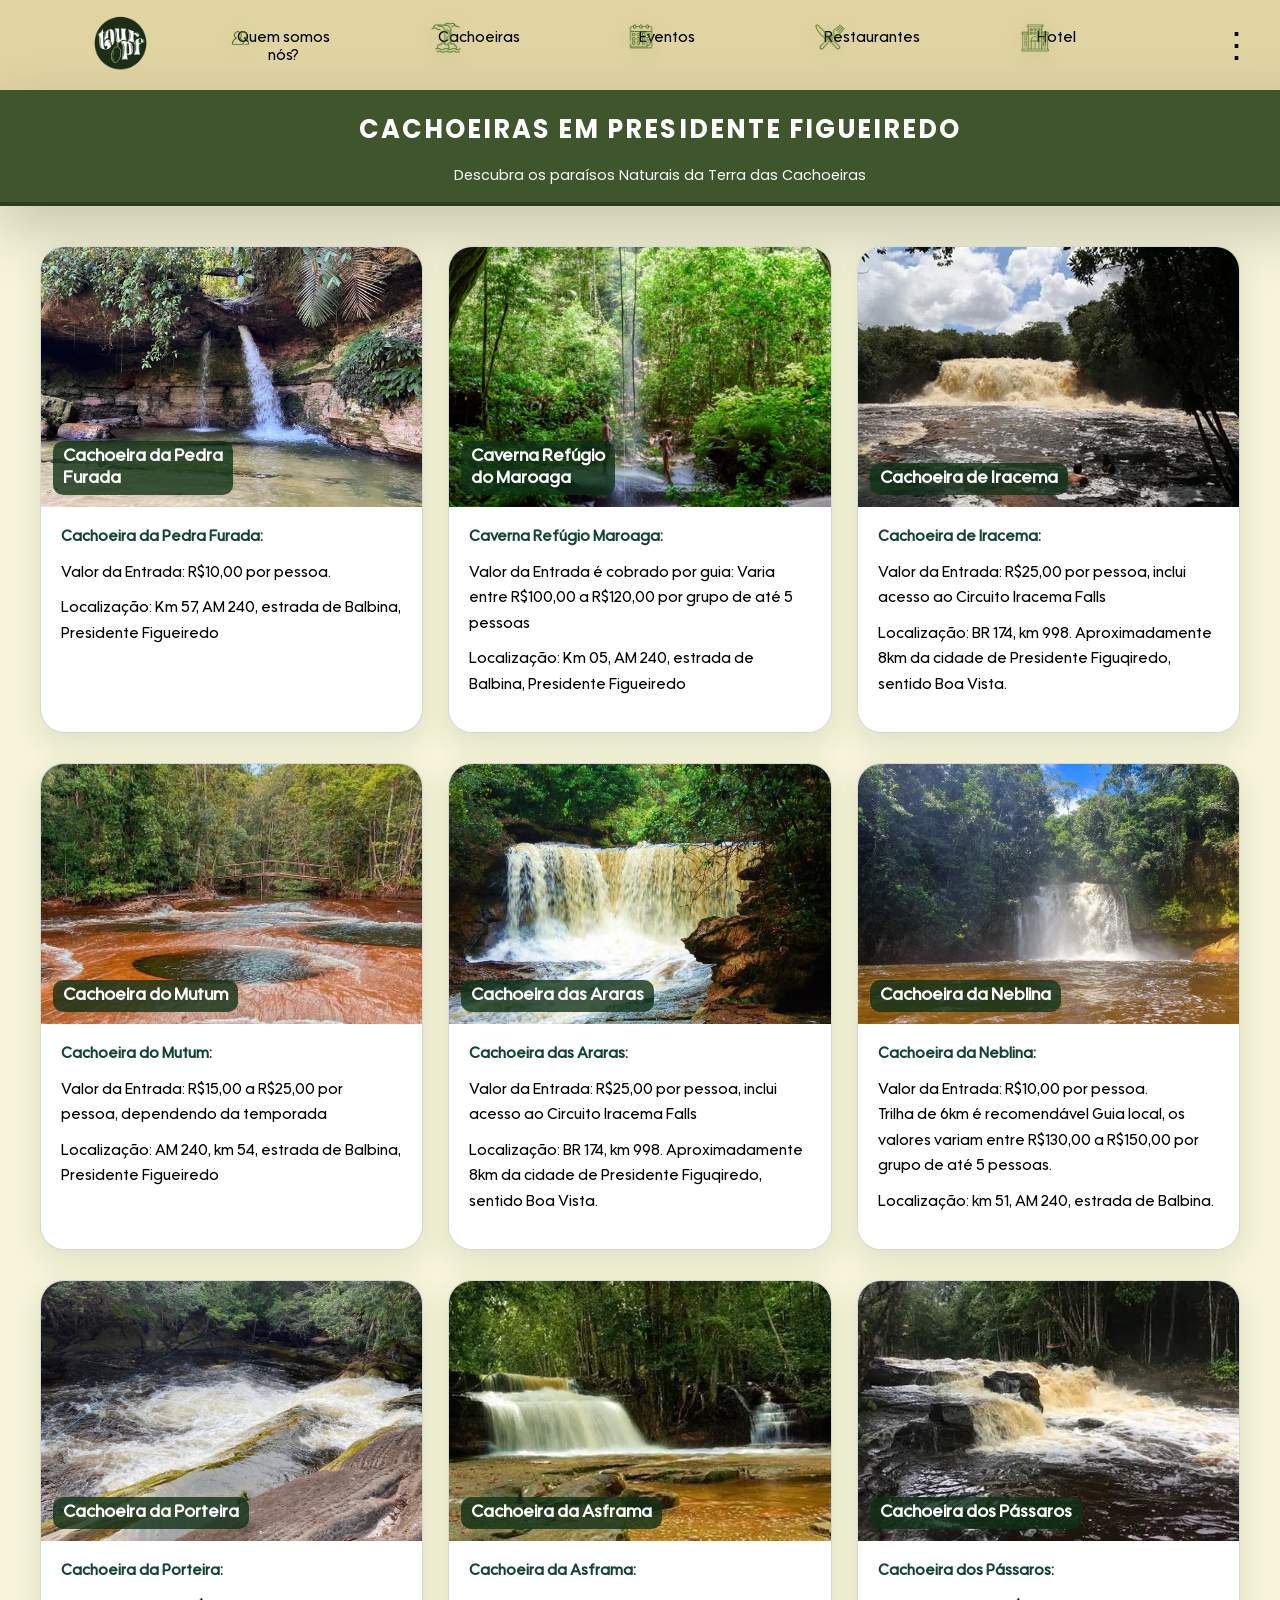
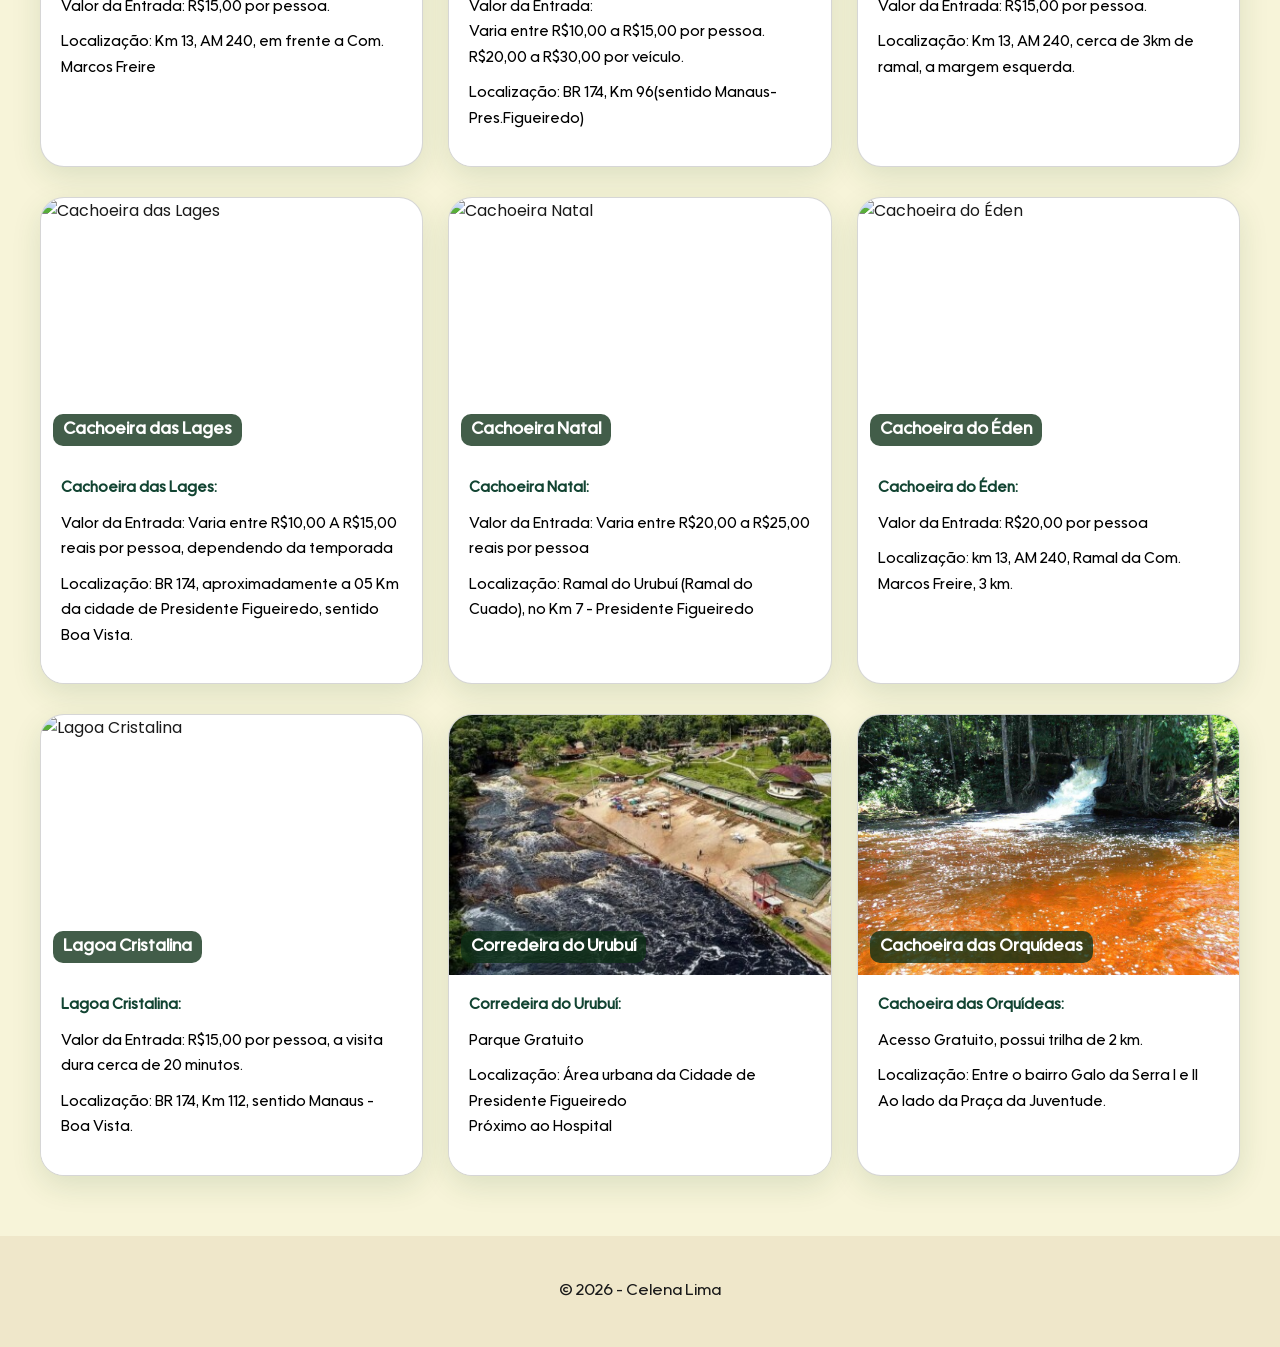
==== commit faf7e264: "add css,js e login e cadastro" ====
--- a/cachoeiras.html
+++ b/cachoeiras.html
@@ -8,8 +8,7 @@
     <link href="https://fonts.googleapis.com/css2?family=Poppins:wght@400;600;700&display=swap" rel="stylesheet">
 </head>
 <body>
-
-    <header class="cabeçario">
+<header class="cabeçario">
 
         <ul>
             <a href="index.html">
@@ -30,6 +29,20 @@
             <img class="hotel-icon" src="imgPrincipal/hoteis.png" alt="hotel" width="30px">
             <li><a href="hotel.html">Hotel</a></li>
         </ul>
+
+    <div class="menu-container">
+    <button class="menu-btn" onclick="toggleMenu()">⋮</button>
+
+    <div class="login-box" id="loginBox">
+        <h3>Área do Usuário</h3>
+        <p>Faça login para acessar recursos exclusivos.</p>
+   <button class="btn-login"
+     onclick="window.location.href='loginEcadastro.html'">
+    Login
+</button>
+    </div>
+</div>
+
     </header>
     <div class="divisoria">
       <h1> Cachoeiras em Presidente Figueiredo</h1>
@@ -480,5 +493,27 @@
     <footer>
         <p>© 2026 - Celena Lima</p>
     </footer>
+    <!--script para o menu de login-->
+      <script>
+function toggleMenu(){
+    document
+        .getElementById("loginBox")
+        .classList.toggle("active");
+}
+
+document.addEventListener("click", function(e){
+
+    const box = document.getElementById("loginBox");
+    const btn = document.querySelector(".menu-btn");
+
+    if(
+        !box.contains(e.target) &&
+        !btn.contains(e.target)
+    ){
+        box.classList.remove("active");
+    }
+});
+</script>
+
     </body>
 </html>
--- a/css/stylecacho.css
+++ b/css/stylecacho.css
@@ -467,6 +467,73 @@
     color: #697240;
 }
 
+/*login e cadastro no header*/
+.menu-container{
+    position:relative;
+    margin-right:20px;
+}
+
+.menu-btn{
+    border:none;
+    background:none;
+    font-size:35px;
+    cursor:pointer;
+}
+
+.login-box{
+    position:absolute;
+    top:55px;
+    right:0;
+
+    width:250px;
+    background:white;
+    border-radius:15px;
+    padding:20px;
+
+    box-shadow:0 10px 25px rgba(0,0,0,.2);
+
+    opacity:0;
+    visibility:hidden;
+    transform:translateY(-20px);
+
+    transition:all .4s ease;
+    z-index:1000;
+}
+
+.login-box.active{
+    opacity:1;
+    visibility:visible;
+    transform:translateY(0);
+}
+
+.login-box h3{
+    color:#8da84a;
+    margin-bottom:10px;
+}
+
+.login-box p{
+    font-size:14px;
+    margin-bottom:15px;
+}
+
+.btn-login{
+    width:100%;
+    padding:12px;
+
+    border:none;
+    border-radius:25px;
+
+    background:#e0d4a3;
+    color:white;
+
+    cursor:pointer;
+    transition:.3s;
+}
+
+.btn-login:hover{
+    transform:scale(1.05);
+}
+/* login e cadastro no header*/
 .active {
     background-color: rgba(0, 0, 0, 0.60);
     color: white;
@@ -478,4 +545,115 @@
     padding: 30px;
     margin-top: 40px;
     font-family: 'Utendo', sans-serif;
+}
+
+@media (max-width: 1024px) and (orientation: portrait) {
+    .cabeçario {
+        height: auto;
+        padding: 12px 0;
+    }
+
+    ul {
+        flex-wrap: wrap;
+        justify-content: center;
+        padding: 0 10px !important;
+        gap: 4px;
+    }
+
+    ul a:first-child {
+        width: 100%;
+        display: flex;
+        justify-content: center;
+        margin-bottom: 6px;
+        order: -1;
+    }
+
+    ul li {
+        display: flex;
+        justify-content: center;
+    }
+
+    ul li a {
+        margin-top: 0;
+        height: auto;
+        font-size: 12px;
+        padding: 5px 10px;
+        border-radius: 20px;
+        background: rgba(0,0,0,0.06);
+    }
+
+    .hotel-icon, .cachoeira-icon, .eventos-icon,
+    .nós-icon, .comida-icon {
+        display: none !important;
+    }
+}
+
+@media (max-width: 600px) {
+    .cabeçario {
+        height: auto;
+        padding: 12px 0;
+        margin: 0;
+        width: 100%;
+    }
+
+    ul {
+        flex-wrap: wrap;
+        justify-content: center;
+        padding: 0 !important;
+        gap: 4px;
+        width: 100% !important;
+        margin: 0 auto !important;
+    }
+
+    ul a:first-child {
+        width: 100%;
+        display: flex;
+        justify-content: center;
+        margin-bottom: 6px;
+        order: -1;
+    }
+
+    ul li {
+        display: flex;
+        justify-content: center;
+        padding: 0;
+        margin: 0;
+    }
+
+    ul li a {
+        font-size: 11px;
+        padding: 4px 7px;
+        margin-top: 0;
+        height: auto;
+        width: auto;
+        border-radius: 20px;
+        background: rgba(0,0,0,0.06);
+    }
+
+    .hotel-icon, .cachoeira-icon, .eventos-icon,
+    .nós-icon, .comida-icon {
+        display: none !important;
+    }
+
+    .divisoria {
+        padding: 16px 12px 12px;
+        width: 100%;
+        box-sizing: border-box;
+    }
+
+    .divisoria h1 {
+        font-size: 22px !important;
+        letter-spacing: 0.03em;
+        word-wrap: break-word;
+    }
+
+    .divisoria p {
+        font-size: 0.8rem;
+        max-width: 100%;
+        width: 100%;
+        margin: 14px 0 0;
+        padding: 0 10px;
+        box-sizing: border-box;
+        word-wrap: break-word;
+    }
 }
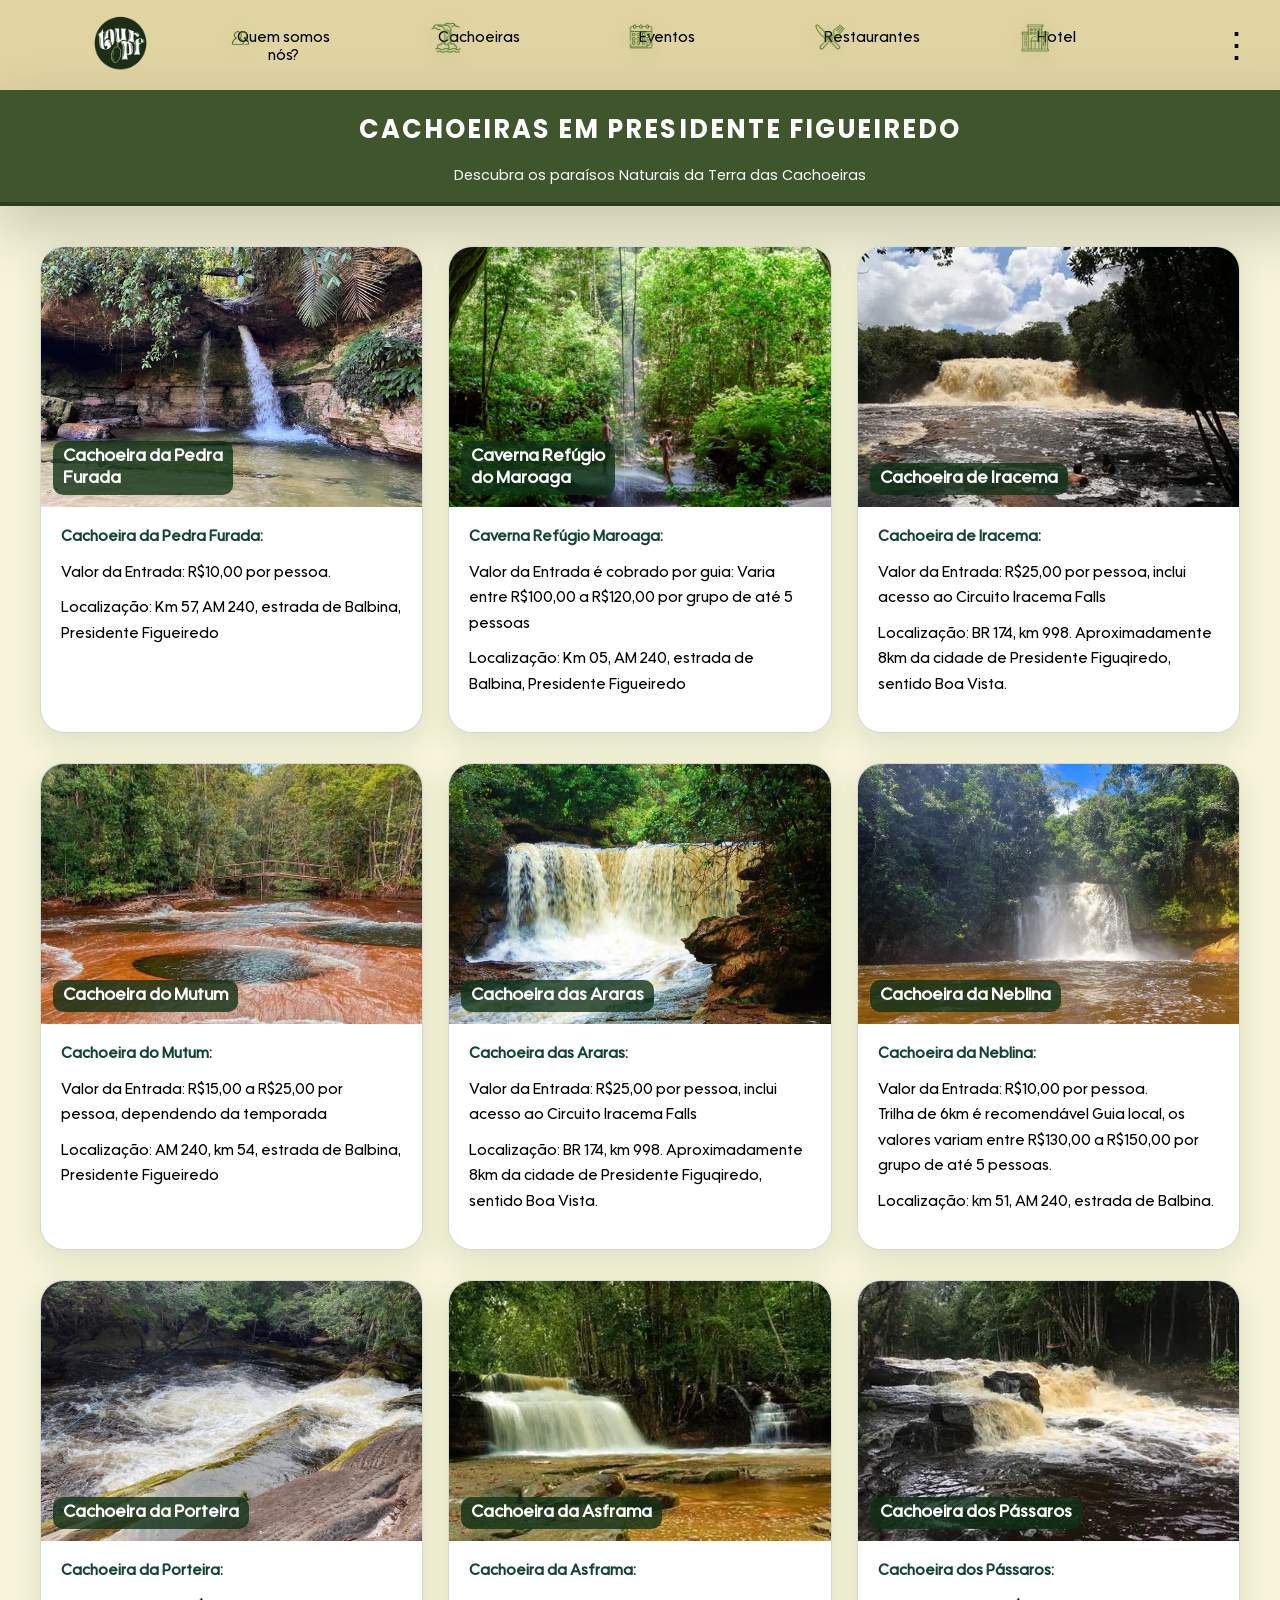
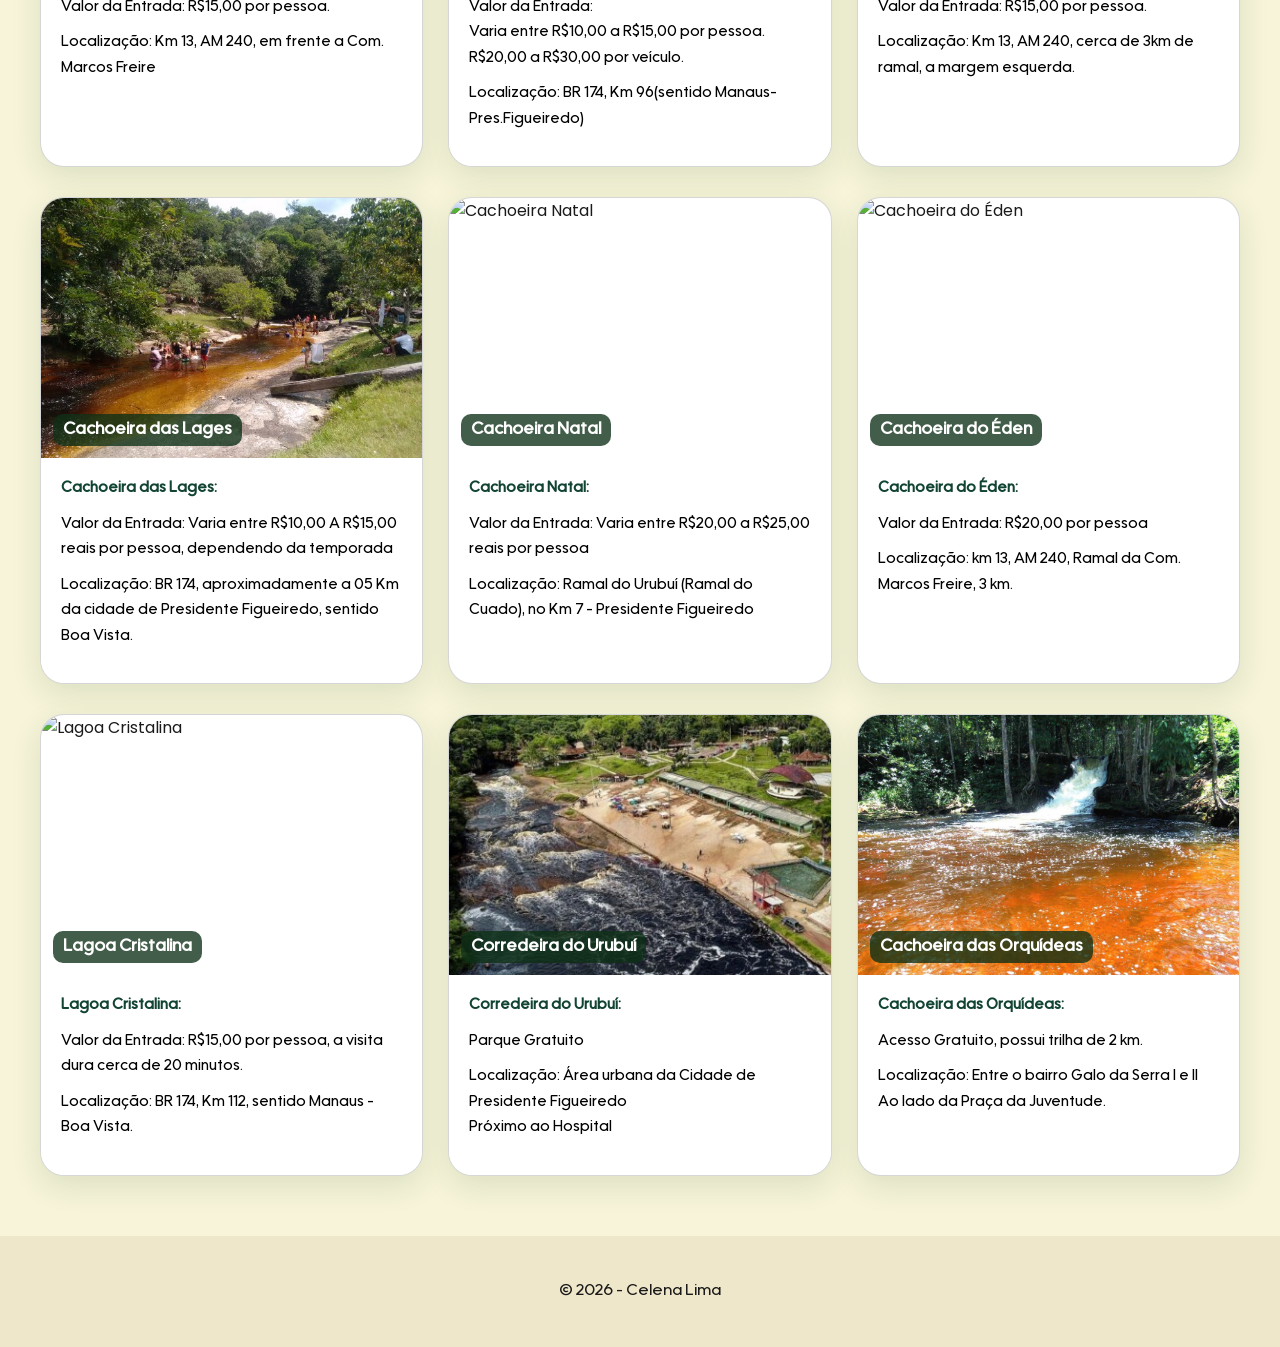
==== commit e151d230: "atualizando cachus" ====
--- a/cachoeiras.html
+++ b/cachoeiras.html
@@ -164,7 +164,7 @@
             <!-- Linha 4 -->
             <article class="card-cachoeira">
                 <div class="card-img">
-                    <img src="cachoeira10.jpg" alt="Cachoeira das Lages">
+                    <img src="imgcachoeiras/corredeira-das-lajes1.jpg" alt="Cachoeira das Lages">
                     <span class="card-titulo">Cachoeira das Lages</span>
                 </div>
                 <div class="card-info">
@@ -376,8 +376,8 @@
                         "Percurso de fácil acesso a partir da estrada principal."
                     ],
                     images: [
-                        "imgcachoeiras/orquideas.jpeg",
-                        "imgcachoeiras/pedra.webp"
+                        "imgcachoeiras/corredeira-das-lajes1.jpg",
+                        "imgcachoeiras/lages2.jpg"
                     ]
                 },
                 "Cachoeira Natal": {
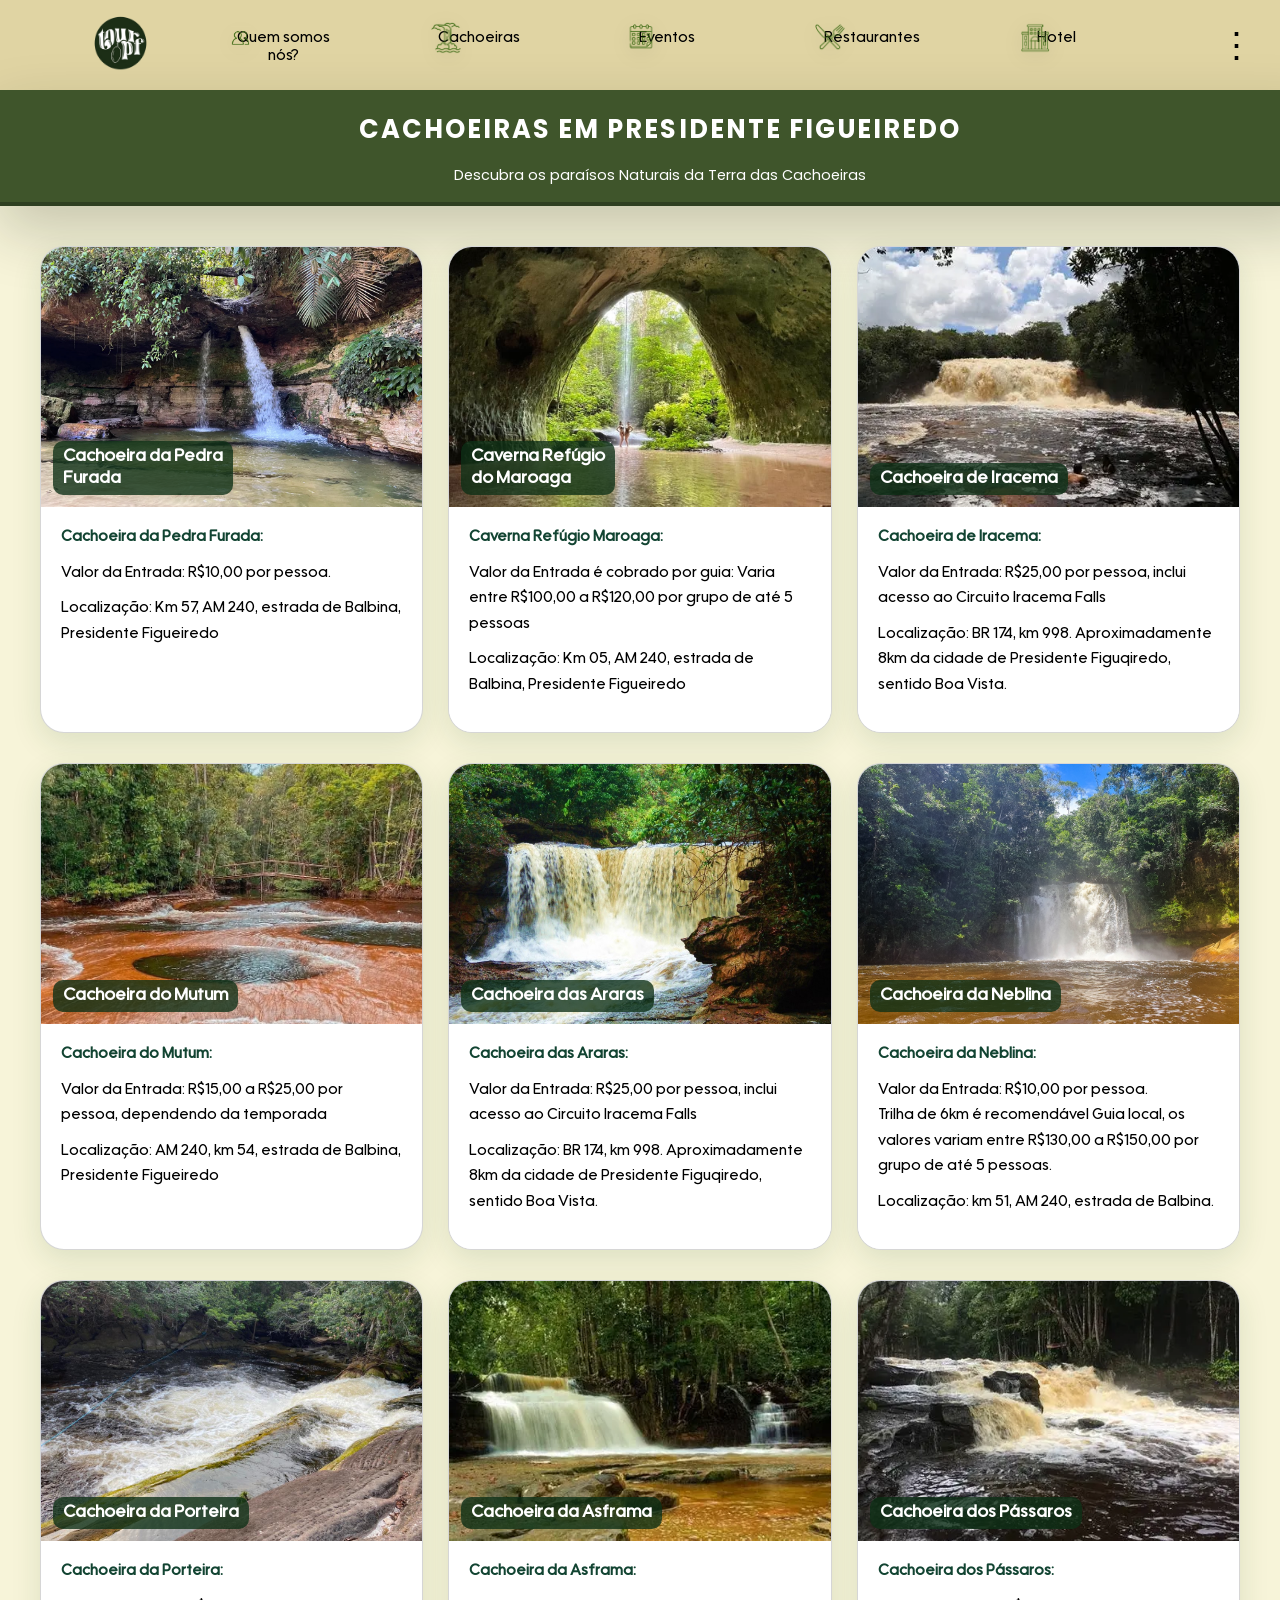
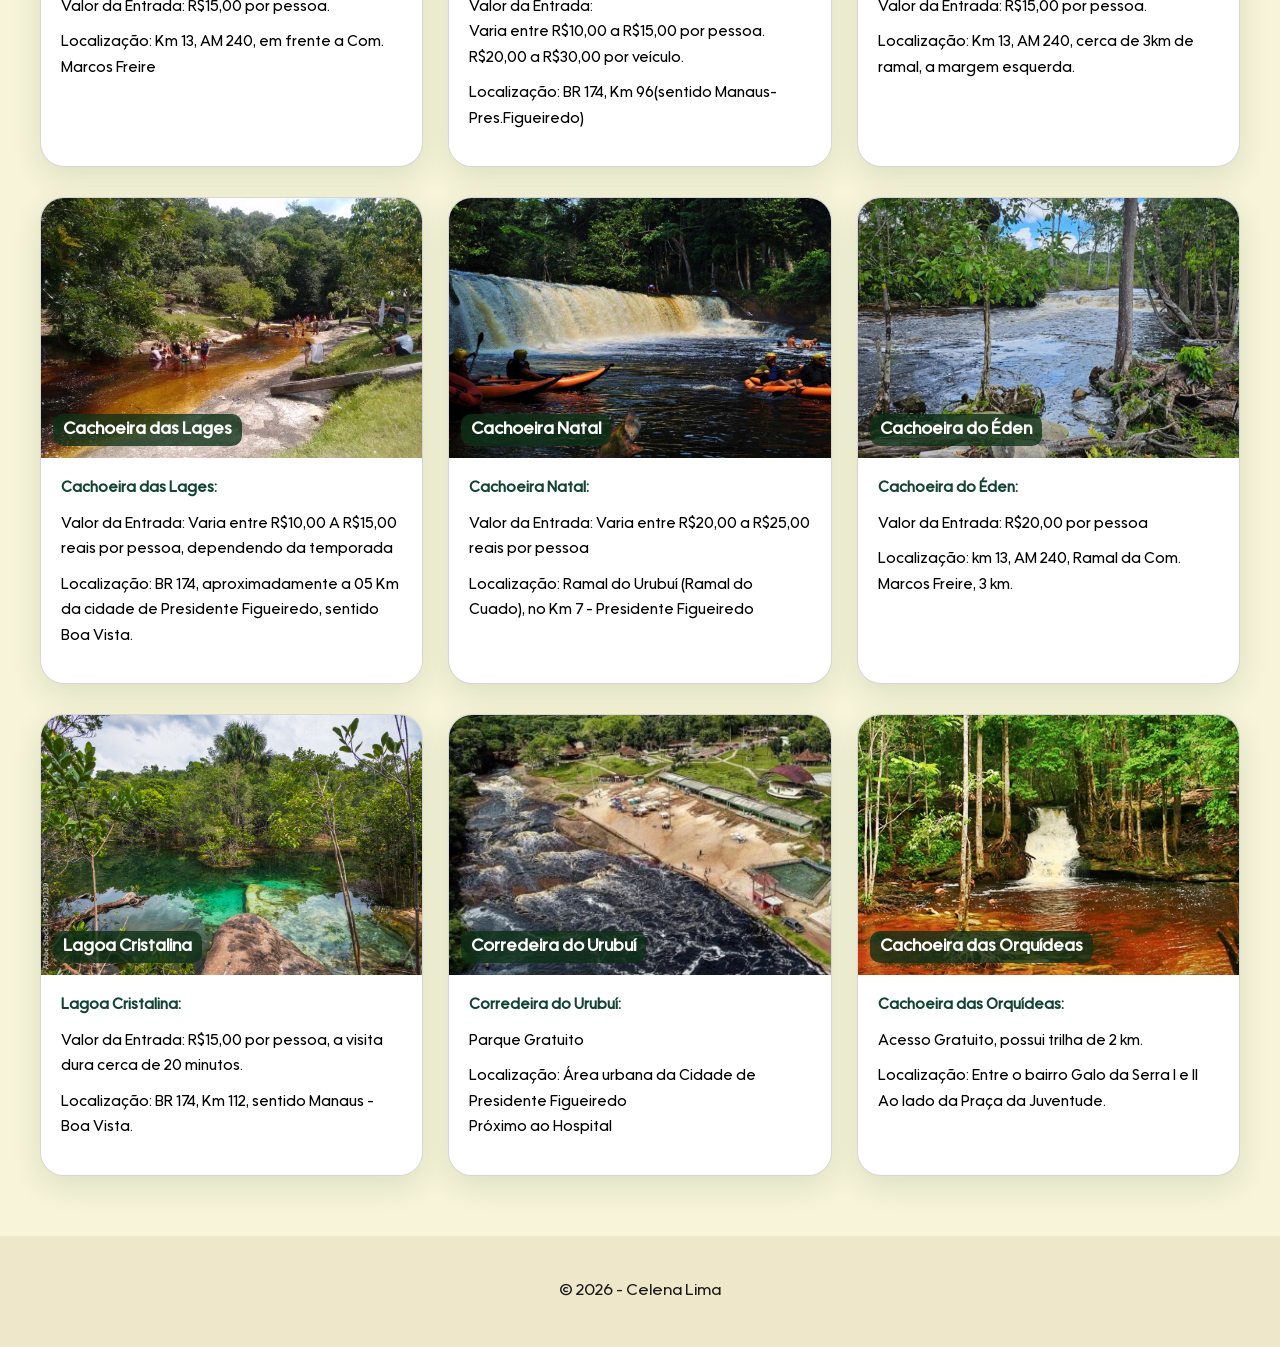
==== commit 605da1c5: "atualizei enfim" ====
--- a/cachoeiras.html
+++ b/cachoeiras.html
@@ -65,7 +65,7 @@
 
             <article class="card-cachoeira">
                 <div class="card-img">
-                    <img src="imgcachoeiras/caverna1.jpg" alt="Caverna Refúgio do Maroaga">
+                    <img src="imgcachoeiras/caverna2.jpg" alt="Caverna Refúgio do Maroaga">
                     <span class="card-titulo">Caverna Refúgio<br>do Maroaga</span>
                 </div>
                 <div class="card-info">
@@ -176,7 +176,7 @@
 
             <article class="card-cachoeira">
                 <div class="card-img">
-                    <img src="cachoeira11.jpg" alt="Cachoeira Natal">
+                    <img src="imgcachoeiras/natal1.jpg" alt="Cachoeira Natal">
                     <span class="card-titulo">Cachoeira Natal</span>
                 </div>
                 <div class="card-info">
@@ -188,7 +188,7 @@
 
             <article class="card-cachoeira">
                 <div class="card-img">
-                    <img src="cachoeira12.jpg" alt="Cachoeira do Éden">
+                    <img src="imgcachoeiras/WhatsApp Image 2026-06-12 at 13.04.53.jpeg" alt="Cachoeira do Éden">
                     <span class="card-titulo">Cachoeira do Éden</span>
                 </div>
                 <div class="card-info">
@@ -201,7 +201,7 @@
             <!-- Linha 5 -->
             <article class="card-cachoeira">
                 <div class="card-img">
-                    <img src="cachoeira13.jpg" alt="Lagoa Cristalina">
+                    <img src="imgcachoeiras/lagoa.jpg" alt="Lagoa Cristalina">
                     <span class="card-titulo">Lagoa Cristalina</span>
                 </div>
                 <div class="card-info">
@@ -225,7 +225,7 @@
 
             <article class="card-cachoeira">
                 <div class="card-img">
-                    <img src="imgcachoeiras/orquideas.jpeg" alt="Cachoeira das Orquídeas">
+                    <img src="imgcachoeiras/orquideas3.JPG" alt="Cachoeira das Orquídeas">
                     <span class="card-titulo">Cachoeira das Orquídeas</span>
                 </div>
                 <div class="card-info">
@@ -272,8 +272,8 @@
                         "O local é famoso por suas pedras coloridas e jardins naturais."
                     ],
                     images: [
-                        "imgcachoeiras/caverna1.jpg",
-                        "imgcachoeiras/caverna2.jpg"
+                        "imgcachoeiras/caverna2.jpg",
+                        "imgcachoeiras/caverna3.webp"
                     ]
                 },
                 "Cachoeira de Iracema": {
@@ -389,8 +389,8 @@
                         "Cenário ideal para fotos em grupos."
                     ],
                     images: [
-                        "imgcachoeiras/passaros.jpg",
-                        "imgcachoeiras/passaros2.webp"
+                        "imgcachoeiras/natal1.jpg",
+                        "imgcachoeiras/natal2.jpg"
                     ]
                 },
                 "Cachoeira do Éden": {
@@ -402,8 +402,8 @@
                         "As margens têm espaços para fotos e piqueniques."
                     ],
                     images: [
-                        "imgcachoeiras/iracema.webp",
-                        "imgcachoeiras/marum.webp"
+                        "imgcachoeiras/WhatsApp Image 2026-06-12 at 13.04.53.jpeg",
+                        "imgcachoeiras/eden2.webp"
                     ]
                 },
                 "Lagoa Cristalina": {
@@ -415,8 +415,8 @@
                         "Trilha de acesso leve e agradável."
                     ],
                     images: [
-                        "imgcachoeiras/orquideas.jpeg",
-                        "imgcachoeiras/pedra.webp"
+                        "imgcachoeiras/lagoa.jpg",
+                        "imgcachoeiras/lago2.jpg"
                     ]
                 },
                 "Corredeira do Urubuí": {
@@ -429,7 +429,7 @@
                     ],
                     images: [
                         "imgcachoeiras/corredeira.jpg",
-                        "imgcachoeiras/mutum.avif"
+                        "imgcachoeiras/indio.webp"
                     ]
                 },
                 "Cachoeira das Orquídeas": {
@@ -442,7 +442,7 @@
                     ],
                     images: [
                         "imgcachoeiras/orquideas.jpeg",
-                        "imgcachoeiras/araras.jpg"
+                        "imgcachoeiras/orquideas3.JPG"
                     ]
                 }
             };
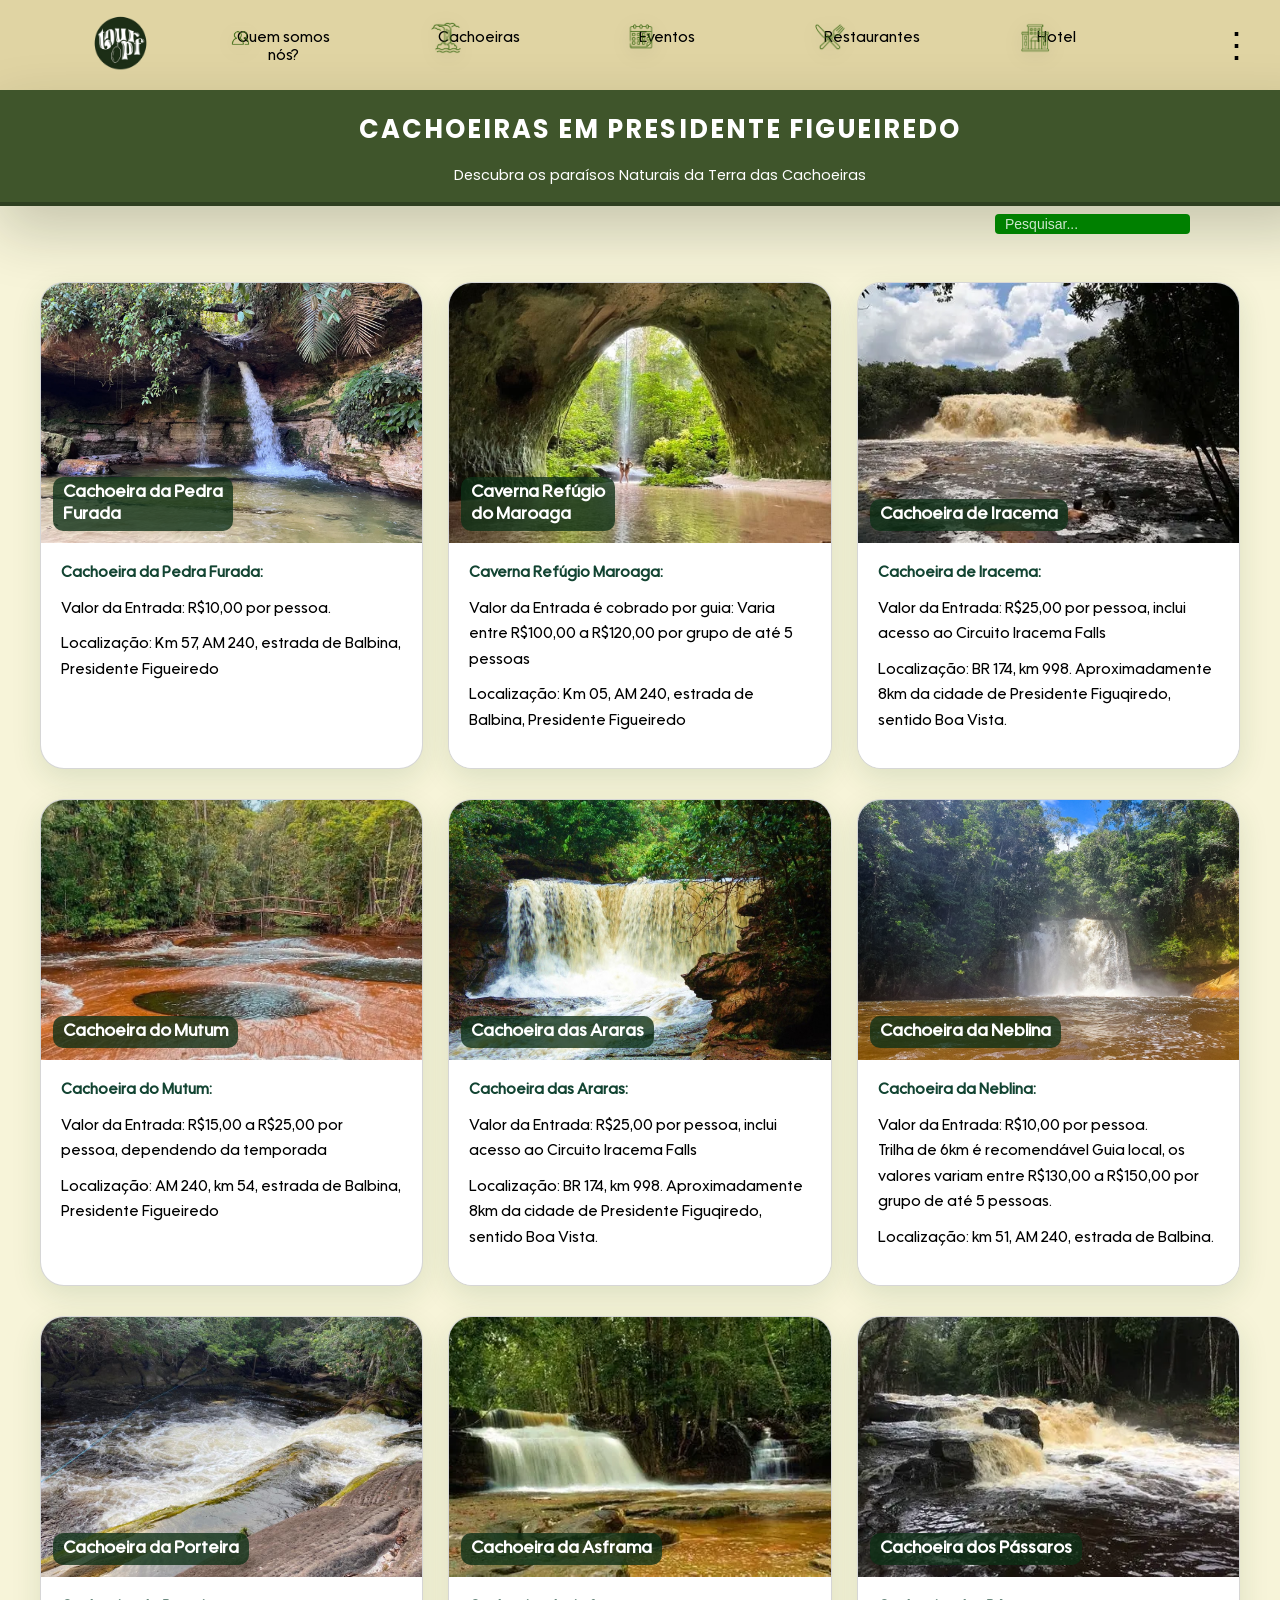
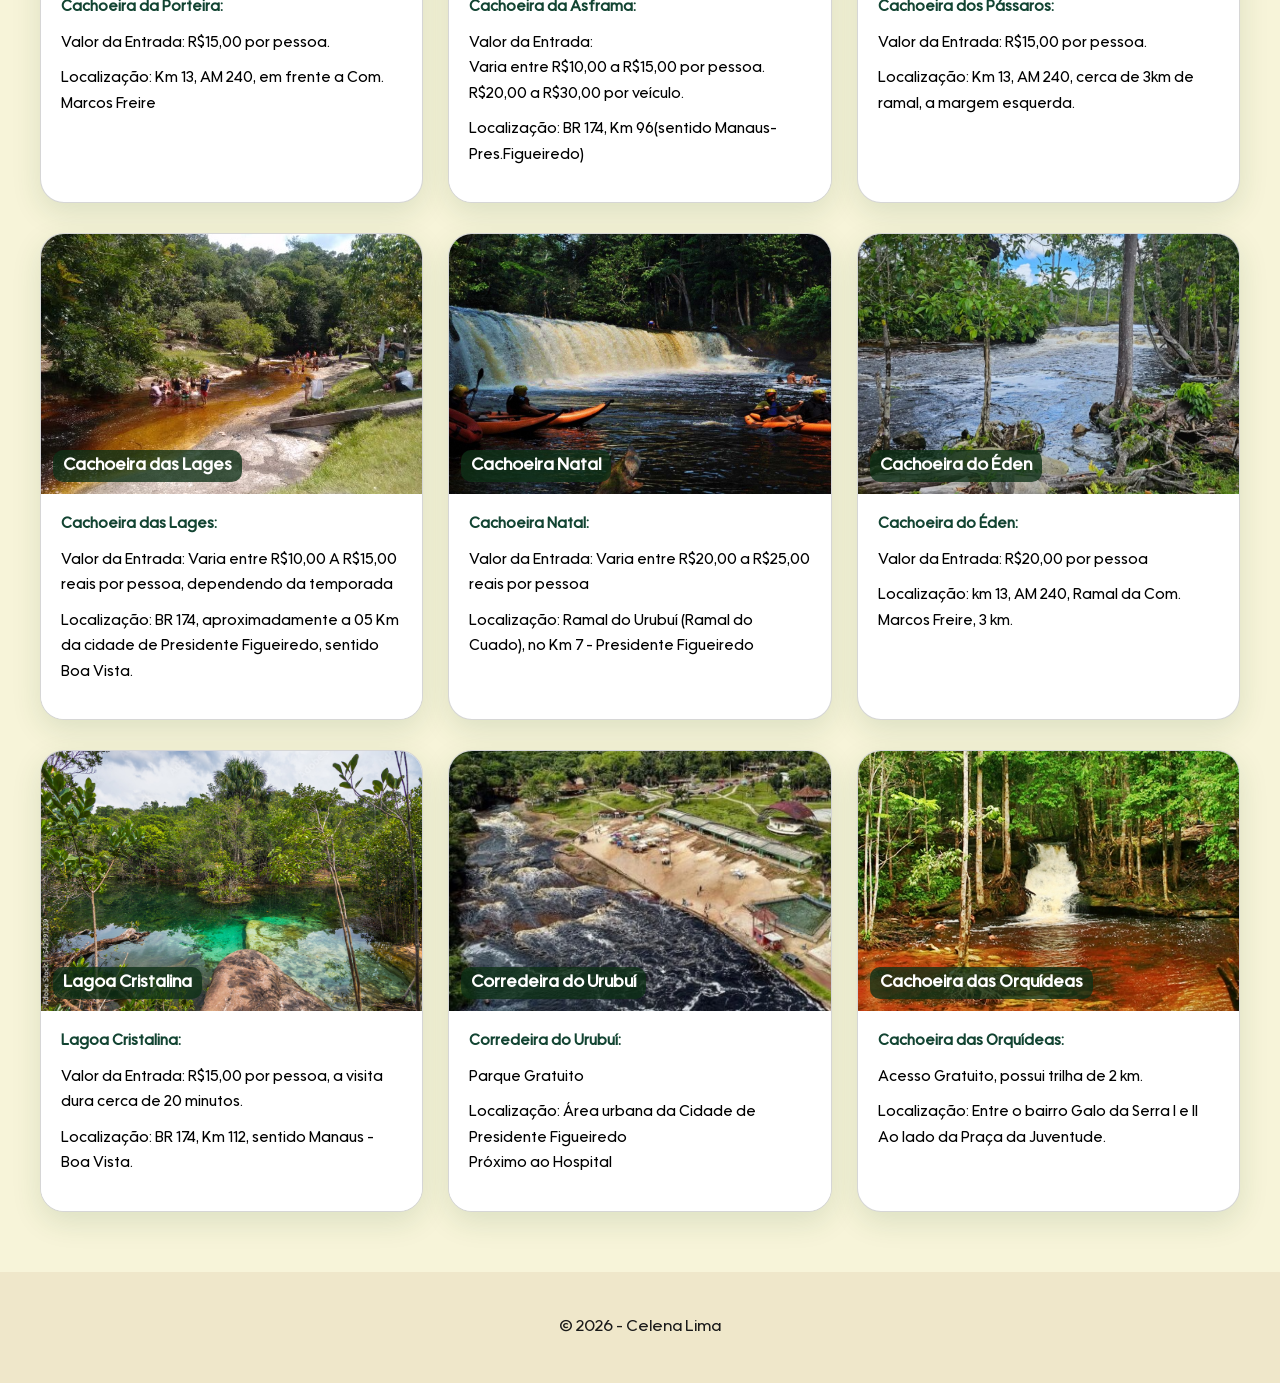
==== commit 38518f38: "uhuu" ====
--- a/cachoeiras.html
+++ b/cachoeiras.html
@@ -48,6 +48,15 @@
       <h1> Cachoeiras em Presidente Figueiredo</h1>
       <p>Descubra os paraísos Naturais da Terra das Cachoeiras</p>
     </div>
+    </div>
+
+    <!-- Barra de pesquisa abaixo da divisoria -->
+    <div class="barra-pesquisa">
+        <form action="/" method="get">
+            <input type="search" name="q" placeholder="Pesquisar...">
+        </form>
+    </div>
+
     <main>
         <section class="grid-cachoeiras">
             <!-- Linha 1 -->
--- a/css/stylecacho.css
+++ b/css/stylecacho.css
@@ -58,6 +58,27 @@
     transform: translateY(-4px);
     box-shadow: 0 14px 40px rgba(0, 0, 0, 0.18);
 }
+
+/* barra de pesquisa padrão (20px, fundo verde) */
+.barra-pesquisa {
+    width: 100%;
+    display: flex;
+    justify-content: flex-end;
+    padding: 8px 90px;
+    box-sizing: border-box;
+}
+.barra-pesquisa form { display: flex; align-items: center; }
+.barra-pesquisa input[type="search"] {
+    height: 20px;
+    background: green;
+    color: #fff;
+    border: none;
+    padding: 0 10px;
+    border-radius: 4px;
+    font-size: 14px;
+    box-sizing: border-box;
+}
+.barra-pesquisa input[type="search"]::placeholder { color: rgba(255,255,255,0.8); }
 
 .modal {
     display: none;
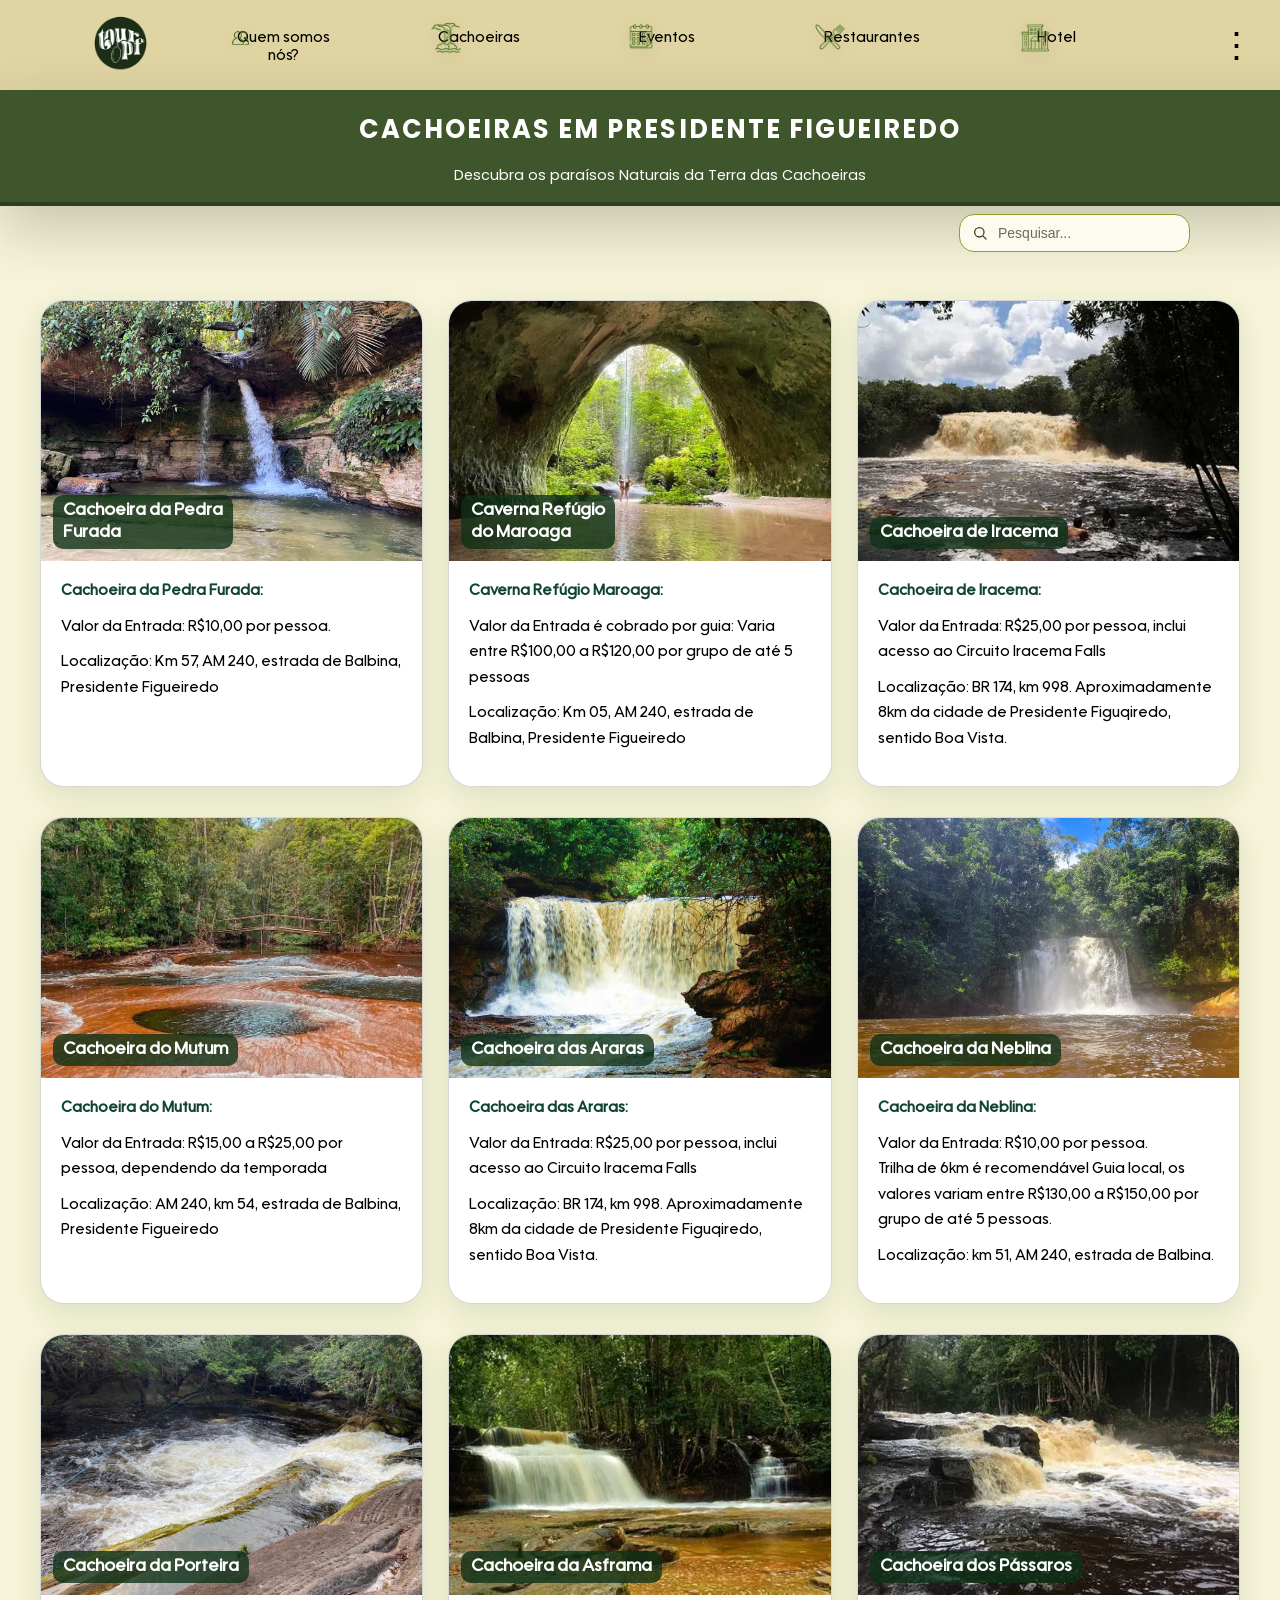
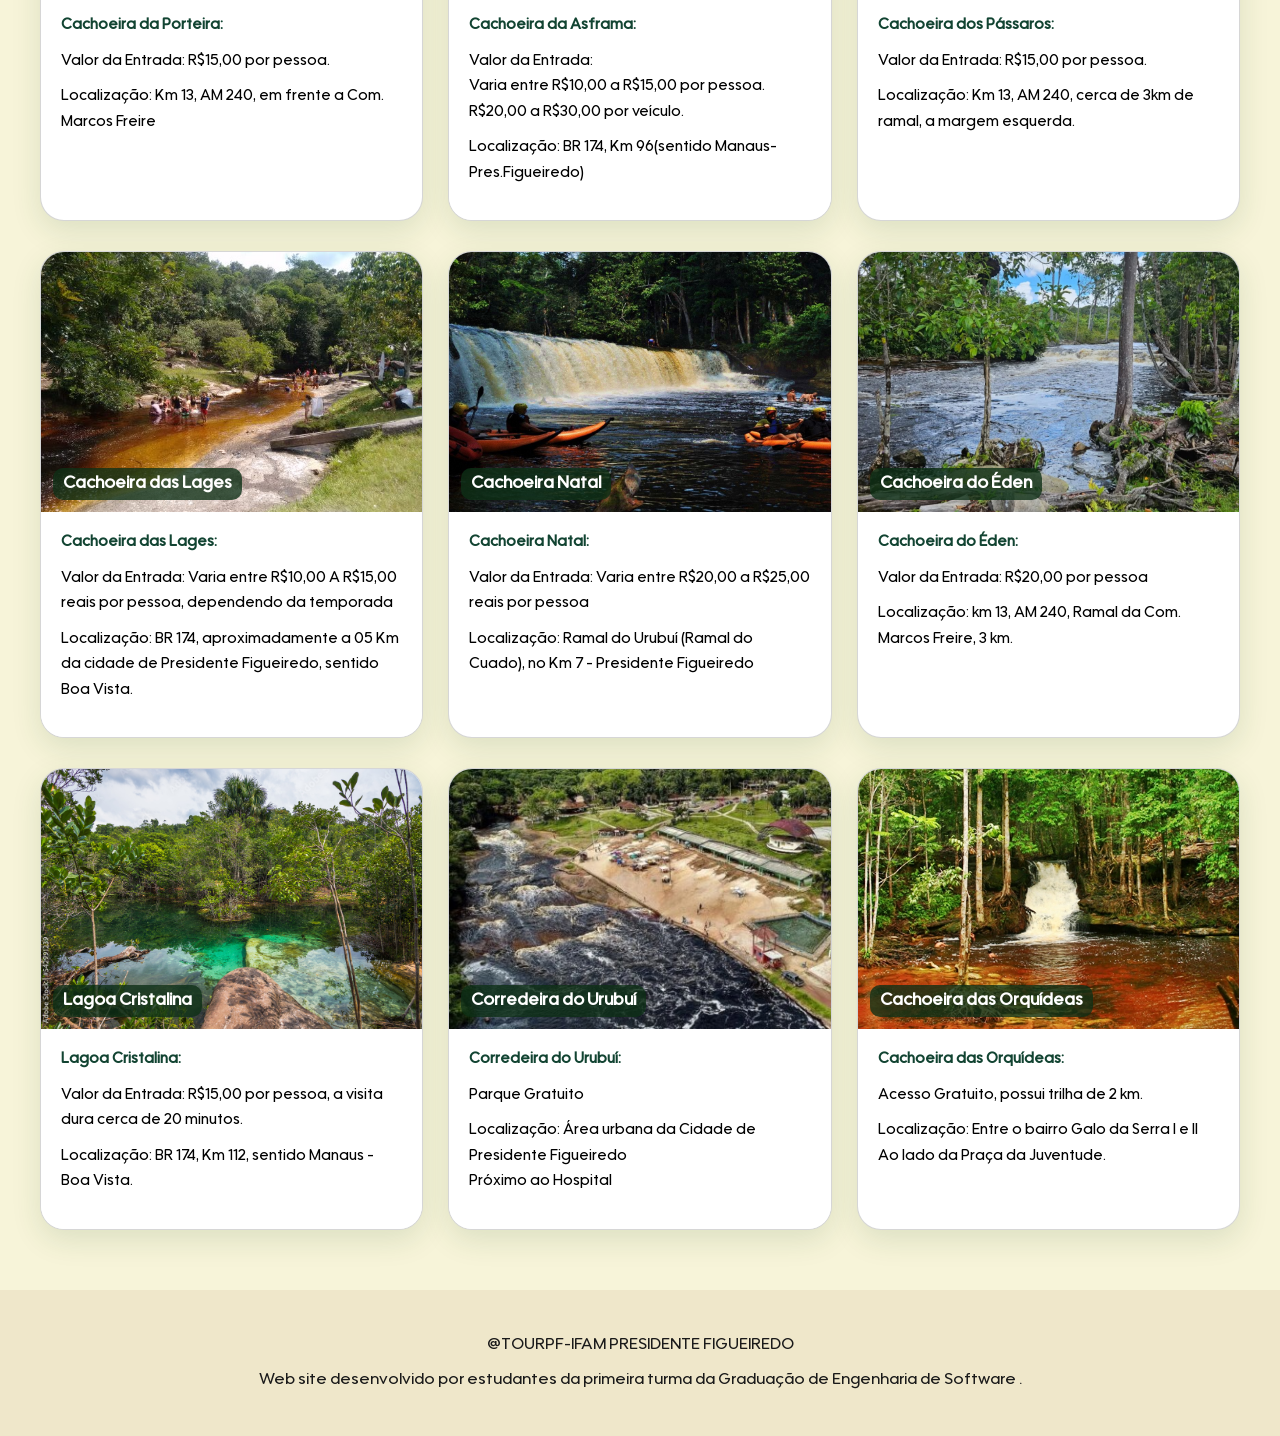
==== commit 386e42dd: "footer e barra modificadas-projeto final" ====
--- a/cachoeiras.html
+++ b/cachoeiras.html
@@ -500,7 +500,8 @@
         </script>
     </main>
     <footer>
-        <p>© 2026 - Celena Lima</p>
+        <p>@TOURPF-IFAM PRESIDENTE FIGUEIREDO</p>
+        <p>Web site desenvolvido por estudantes da primeira turma da Graduação de Engenharia de Software .</p>
     </footer>
     <!--script para o menu de login-->
       <script>
--- a/css/stylecacho.css
+++ b/css/stylecacho.css
@@ -59,7 +59,7 @@
     box-shadow: 0 14px 40px rgba(0, 0, 0, 0.18);
 }
 
-/* barra de pesquisa padrão (20px, fundo verde) */
+/* barra de pesquisa abaixo do menu */
 .barra-pesquisa {
     width: 100%;
     display: flex;
@@ -67,19 +67,37 @@
     padding: 8px 90px;
     box-sizing: border-box;
 }
-.barra-pesquisa form { display: flex; align-items: center; }
+.barra-pesquisa form {
+    display: flex;
+    align-items: center;
+    margin-left: auto;
+}
+
 .barra-pesquisa input[type="search"] {
-    height: 20px;
-    background: green;
-    color: #fff;
-    border: none;
-    padding: 0 10px;
-    border-radius: 4px;
+    height: 38px;
+    background-color: #fdfaf0;
+    background-image: url("data:image/svg+xml,%3Csvg xmlns='http://www.w3.org/2000/svg' viewBox='0 0 24 24' fill='none' stroke='%233f461e' stroke-width='2' stroke-linecap='round' stroke-linejoin='round'%3E%3Ccircle cx='11' cy='11' r='7'/%3E%3Cline x1='21' y1='21' x2='16.65' y2='16.65'/%3E%3C/svg%3E");
+    background-repeat: no-repeat;
+    background-position: 12px center;
+    background-size: 16px 16px;
+    color: #2f3418;
+    border: 1px solid #8ca12d;
+    padding: 0 16px 0 38px;
+    border-radius: 15px;
     font-size: 14px;
     box-sizing: border-box;
-}
-.barra-pesquisa input[type="search"]::placeholder { color: rgba(255,255,255,0.8); }
-
+    outline: none;
+    -webkit-appearance: none;
+    appearance: none;
+}
+.barra-pesquisa input[type="search"]::placeholder { color: #6b6b55; }
+
+.barra-pesquisa input[type="search"]::-webkit-search-decoration,
+.barra-pesquisa input[type="search"]::-webkit-search-cancel-button,
+.barra-pesquisa input[type="search"]::-webkit-search-results-button,
+.barra-pesquisa input[type="search"]::-webkit-search-results-decoration {
+    -webkit-appearance: none;
+}
 .modal {
     display: none;
     position: fixed;
